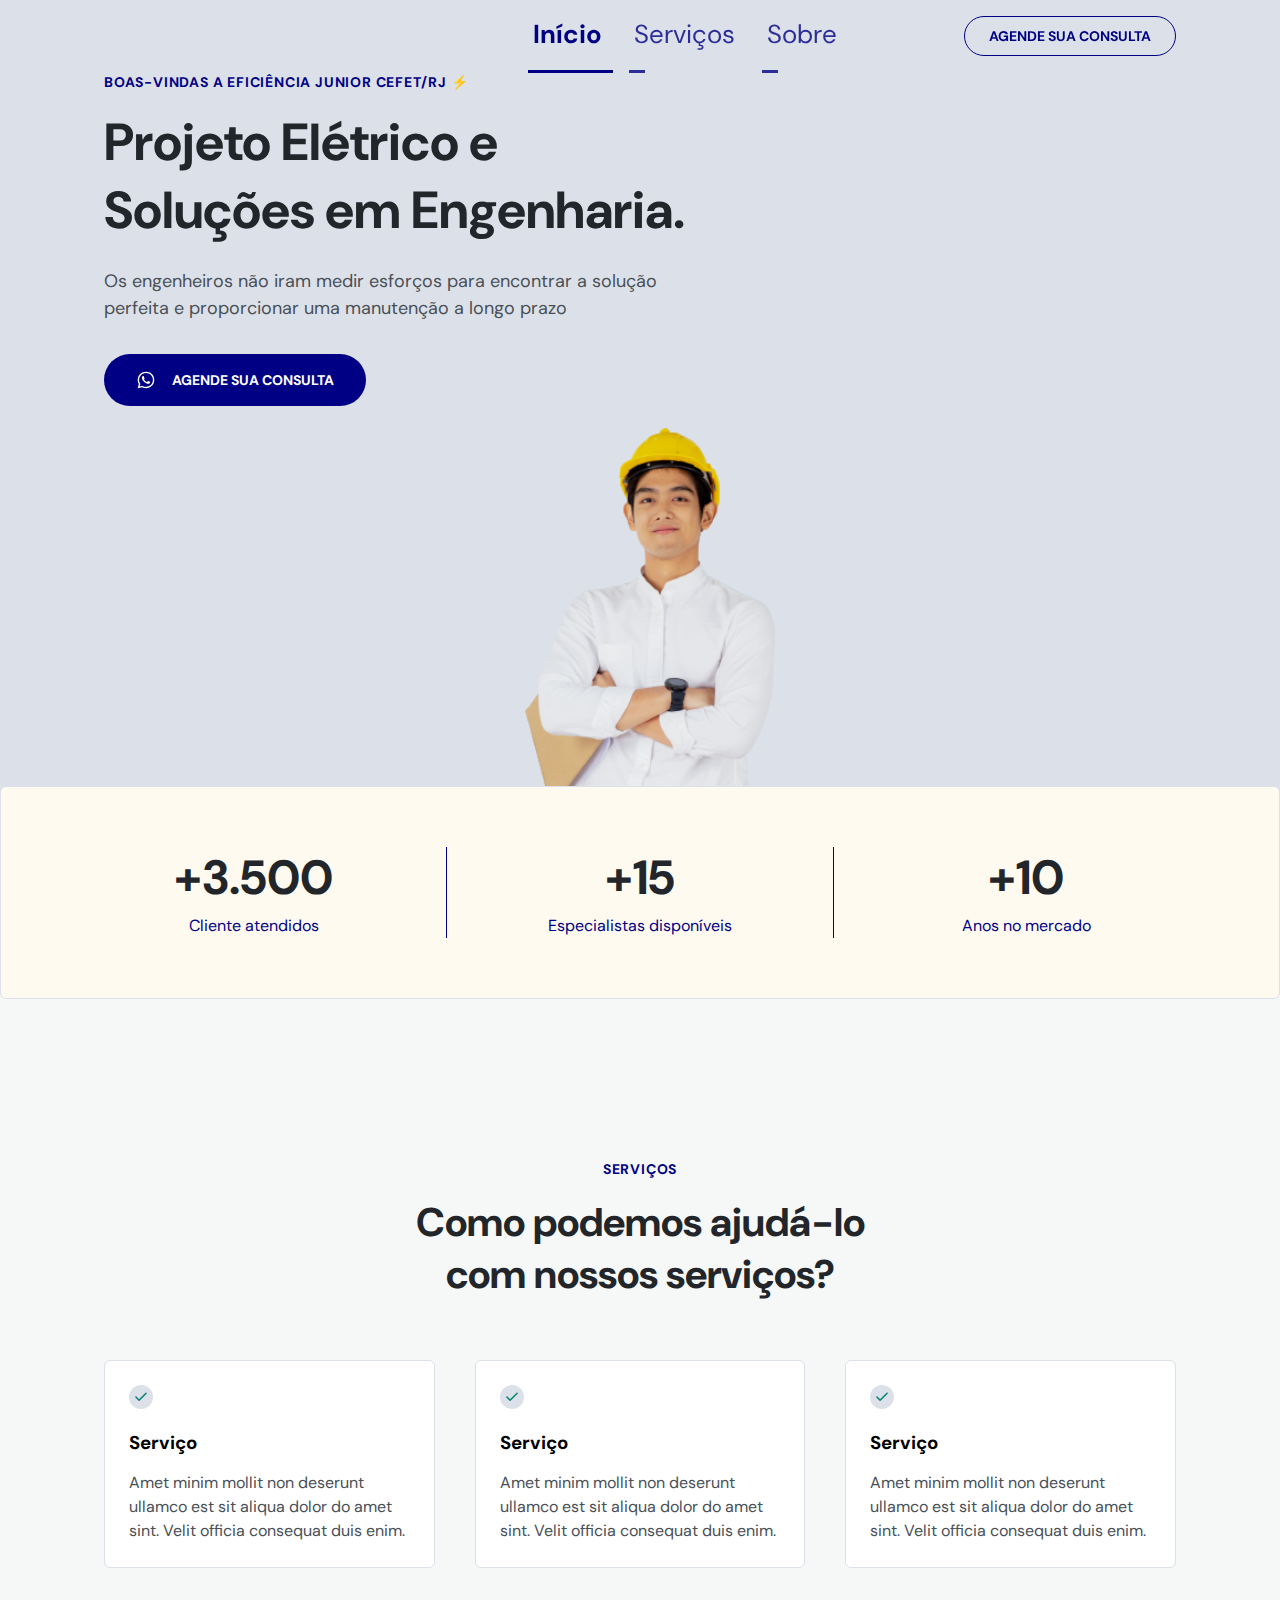
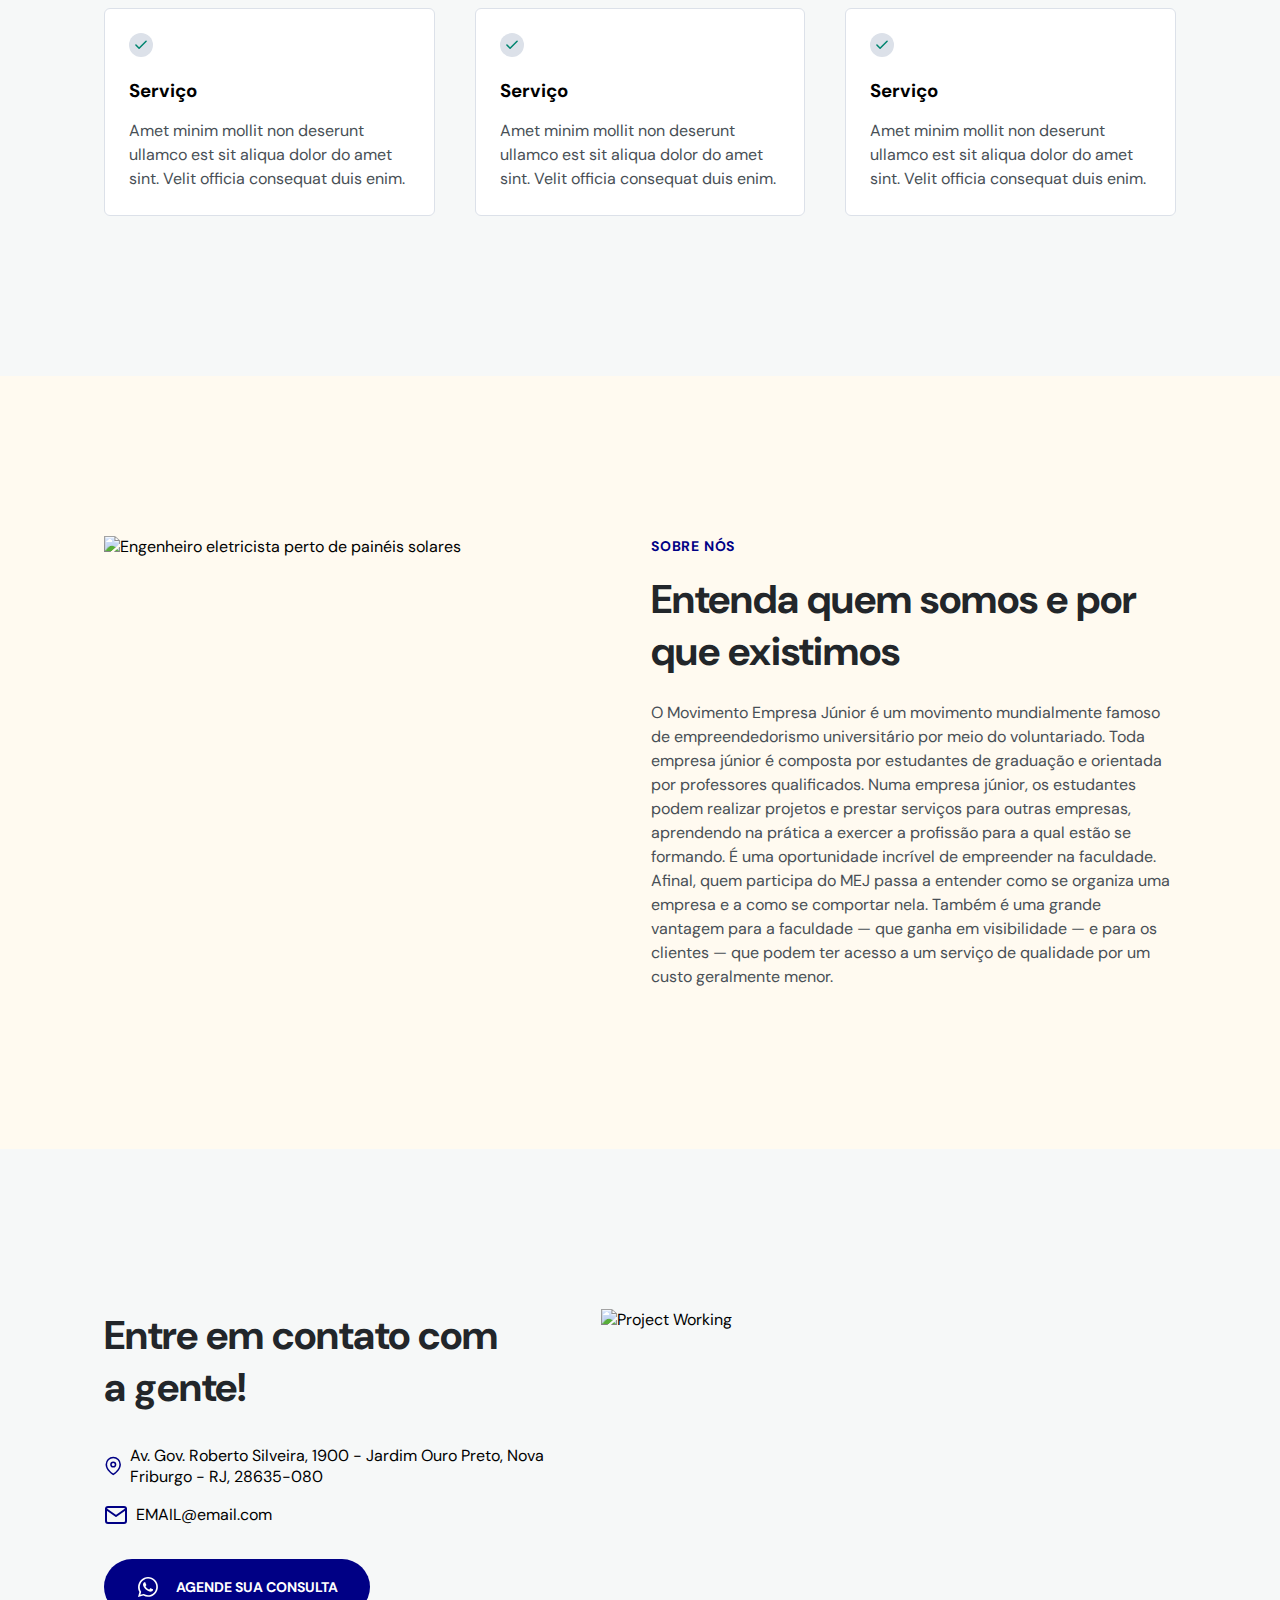
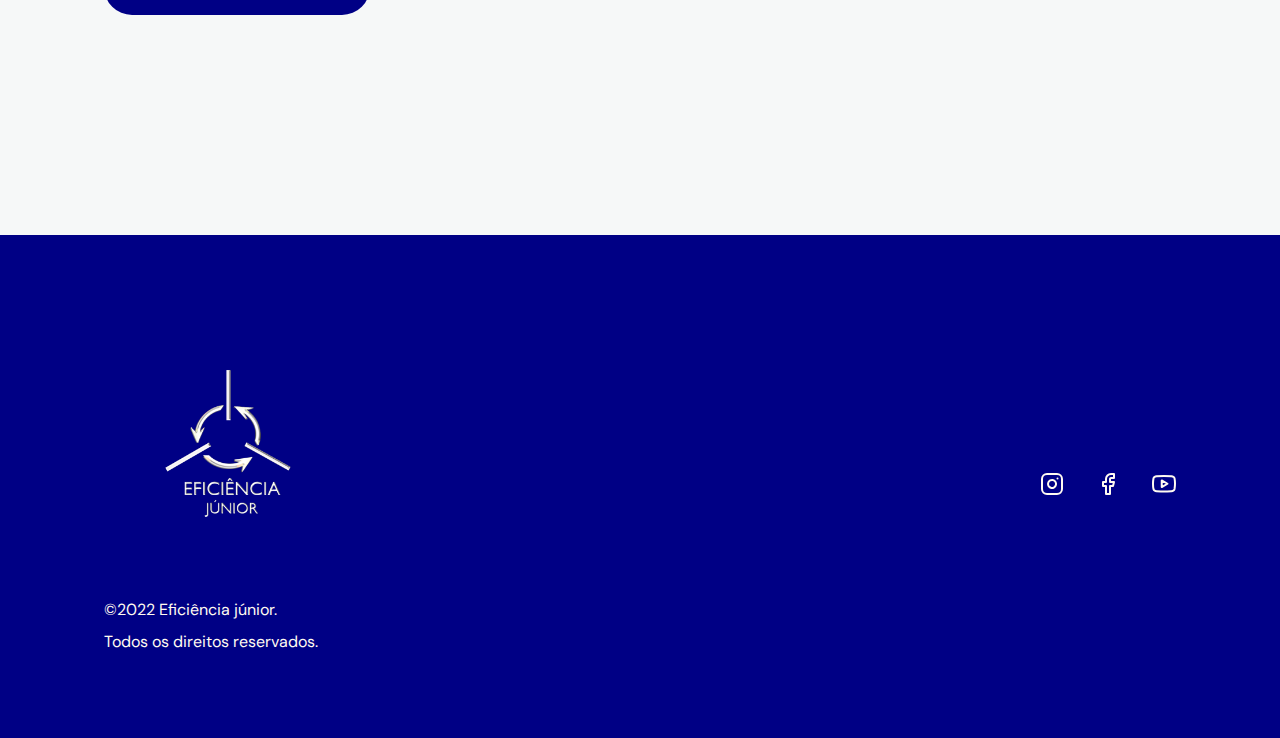
==== index.html @ ca06afd5 "refatorando codigo" ====
<!DOCTYPE html>
<html lang="pt-BR">
  <head>
    <meta charset="UTF-8" />
    <meta http-equiv="X-UA-Compatible" content="IE=edge" />
    <meta name="viewport" content="width=device-width, initial-scale=1.0" />

    <title>Eficiência Junior</title>

    <link rel="stylesheet" href="../../public/styles/style.css" />

    <link rel="preconnect" href="https://fonts.googleapis.com" />
    <link rel="preconnect" href="https://fonts.gstatic.com" crossorigin />
    <link
      href="https://fonts.googleapis.com/css2?family=DM+Sans:wght@400;700&display=swap"
      rel="stylesheet"
    />
  </head>
  <body>
    <nav id="navigation">
      <div class="wrapper">
        <a class="logo" href="#home">
                      
        </a>

        <div class="menu">
          <ul>
            <li><a onclick="closeMenu()" href="#home">Início</a></li>
            <li><a onclick="closeMenu()" href="#services">Serviços</a></li>
            <li><a onclick="closeMenu()" href="#about">Sobre</a></li>
          </ul>

          <a onclick="closeMenu()" class="button" href="#contact"
            >Agende sua consulta</a
          >

          <ul class="social-links">
            <li>
              <a target="_blank" href="https://www.instagram.com"
                ><svg
                  width="24"
                  height="24"
                  viewBox="0 0 24 24"
                  fill="none"
                  xmlns="http://www.w3.org/2000/svg"
                >
                  <path
                    d="M17 1.99997H7C4.23858 1.99997 2 4.23855 2 6.99997V17C2 19.7614 4.23858 22 7 22H17C19.7614 22 22 19.7614 22 17V6.99997C22 4.23855 19.7614 1.99997 17 1.99997Z"
                    stroke="#FFFAF1"
                    stroke-width="2"
                    stroke-linecap="round"
                    stroke-linejoin="round"
                  />
                  <path
                    d="M15.9997 11.3701C16.1231 12.2023 15.981 13.0523 15.5935 13.7991C15.206 14.5459 14.5929 15.1515 13.8413 15.5297C13.0898 15.908 12.2382 16.0397 11.4075 15.906C10.5768 15.7723 9.80947 15.3801 9.21455 14.7852C8.61962 14.1903 8.22744 13.4229 8.09377 12.5923C7.96011 11.7616 8.09177 10.91 8.47003 10.1584C8.84829 9.40691 9.45389 8.7938 10.2007 8.4063C10.9475 8.0188 11.7975 7.87665 12.6297 8.00006C13.4786 8.12594 14.2646 8.52152 14.8714 9.12836C15.4782 9.73521 15.8738 10.5211 15.9997 11.3701Z"
                    stroke="#FFFAF1"
                    stroke-width="2"
                    stroke-linecap="round"
                    stroke-linejoin="round"
                  />
                  <path
                    d="M17.5 6.49997H17.51"
                    stroke="#FFFAF1"
                    stroke-width="2"
                    stroke-linecap="round"
                    stroke-linejoin="round"
                  />
                </svg>
              </a>
            </li>
            <li>
              <a target="_blank" href="http://facebook.com"
                ><svg
                  width="24"
                  height="24"
                  viewBox="0 0 24 24"
                  fill="none"
                  xmlns="http://www.w3.org/2000/svg"
                >
                  <path
                    d="M18 1.99997H15C13.6739 1.99997 12.4021 2.52675 11.4645 3.46444C10.5268 4.40212 10 5.67389 10 6.99997V9.99997H7V14H10V22H14V14H17L18 9.99997H14V6.99997C14 6.73475 14.1054 6.4804 14.2929 6.29286C14.4804 6.10533 14.7348 5.99997 15 5.99997H18V1.99997Z"
                    stroke="#FFFAF1"
                    stroke-width="2"
                    stroke-linecap="round"
                    stroke-linejoin="round"
                  />
                </svg>
              </a>
            </li>
            <li>
              <a target="_blank" href="http://youtube.com"
                ><svg
                  width="24"
                  height="24"
                  viewBox="0 0 24 24"
                  fill="none"
                  xmlns="http://www.w3.org/2000/svg"
                >
                  <path
                    d="M22.5396 6.42C22.4208 5.94541 22.1789 5.51057 21.8382 5.15941C21.4976 4.80824 21.0703 4.55318 20.5996 4.42C18.8796 4 11.9996 4 11.9996 4C11.9996 4 5.1196 4 3.3996 4.46C2.92884 4.59318 2.50157 4.84824 2.16094 5.19941C1.82031 5.55057 1.57838 5.98541 1.4596 6.46C1.14481 8.20556 0.990831 9.97631 0.999595 11.75C0.988374 13.537 1.14236 15.3213 1.4596 17.08C1.59055 17.5398 1.8379 17.9581 2.17774 18.2945C2.51758 18.6308 2.93842 18.8738 3.3996 19C5.1196 19.46 11.9996 19.46 11.9996 19.46C11.9996 19.46 18.8796 19.46 20.5996 19C21.0703 18.8668 21.4976 18.6118 21.8382 18.2606C22.1789 17.9094 22.4208 17.4746 22.5396 17C22.852 15.2676 23.0059 13.5103 22.9996 11.75C23.0108 9.96295 22.8568 8.1787 22.5396 6.42Z"
                    stroke="#FFFAF1"
                    stroke-width="2"
                    stroke-linecap="round"
                    stroke-linejoin="round"
                  />
                  <path
                    d="M9.75 15.02L15.5 11.75L9.75 8.48001V15.02Z"
                    stroke="#FFFAF1"
                    stroke-width="2"
                    stroke-linecap="round"
                    stroke-linejoin="round"
                  />
                </svg>
              </a>
            </li>
          </ul>
        </div>

        <button
          aria-expanded="false"
          aria-label="Abrir menu"
          onclick="openMenu()"
          class="open-menu"
        >
          <svg
            width="40"
            height="40"
            viewBox="0 0 40 40"
            fill="none"
            xmlns="http://www.w3.org/2000/svg"
          >
            <path
              d="M10 20H30"
              stroke="#00856F"
              stroke-width="2"
              stroke-linecap="round"
              stroke-linejoin="round"
            />
            <path
              d="M10 12H30"
              stroke="#00856F"
              stroke-width="2"
              stroke-linecap="round"
              stroke-linejoin="round"
            />
            <path
              d="M18 28L30 28"
              stroke="#00856F"
              stroke-width="2"
              stroke-linecap="round"
              stroke-linejoin="round"
            />
          </svg>
        </button>

        <button
          aria-expanded="true"
          aria-label="Fechar menu"
          onclick="closeMenu()"
          class="close-menu"
        >
          <svg
            width="40"
            height="40"
            viewBox="0 0 40 40"
            fill="none"
            xmlns="http://www.w3.org/2000/svg"
          >
            <path
              d="M30 10L10 30M10 10L30 30"
              stroke="#FFFAF1"
              stroke-width="2"
              stroke-linecap="round"
              stroke-linejoin="round"
            />
          </svg>
        </button>
      </div>
    </nav>

    <section id="home">
        <div class="wrapper">
            <div class="col-a">
                <header>
                    <h4>BOAS-VINDAS A EFICIÊNCIA JUNIOR CEFET/RJ ⚡</h4>
                    <h1>Projeto Elétrico e Soluções em Engenharia.</h1>
                </header>

                <div class="content">
                    <p>Os engenheiros não iram medir esforços para encontrar a solução perfeita e proporcionar uma manutenção a longo prazo</p>
                    <a class="button" href="#contact">
                        <svg
                            width="20"
                            height="20"
                            viewBox="0 0 20 20"
                            fill="none"
                            xmlns="http://www.w3.org/2000/svg">
                            <path
                            d="M13.8337 11.6667C13.667 11.5833 12.5837 11.0833 12.417 11C12.2503 10.9167 12.0837 10.9167 11.917 11.0833C11.7503 11.25 11.417 11.75 11.2503 11.9167C11.167 12.0833 11.0003 12.0833 10.8337 12C10.2503 11.75 9.66699 11.4167 9.16699 11C8.75033 10.5833 8.33366 10.0833 8.00033 9.58334C7.91699 9.41668 8.00033 9.25001 8.08366 9.16668C8.16699 9.08334 8.25033 8.91668 8.41699 8.83334C8.50033 8.75001 8.58366 8.58334 8.58366 8.50001C8.66699 8.41668 8.66699 8.25001 8.58366 8.16668C8.50033 8.08334 8.08366 7.08334 7.91699 6.66668C7.83366 6.08334 7.66699 6.08334 7.50033 6.08334C7.41699 6.08334 7.25033 6.08334 7.08366 6.08334C6.91699 6.08334 6.66699 6.25001 6.58366 6.33334C6.08366 6.83334 5.83366 7.41668 5.83366 8.08334C5.91699 8.83334 6.16699 9.58334 6.66699 10.25C7.58366 11.5833 8.75033 12.6667 10.167 13.3333C10.5837 13.5 10.917 13.6667 11.3337 13.75C11.7503 13.9167 12.167 13.9167 12.667 13.8333C13.2503 13.75 13.7503 13.3333 14.0837 12.8333C14.2503 12.5 14.2503 12.1667 14.167 11.8333C14.167 11.8333 14.0003 11.75 13.8337 11.6667ZM15.917 4.08334C12.667 0.833344 7.41699 0.833344 4.16699 4.08334C1.50033 6.75001 1.00033 10.8333 2.83366 14.0833L1.66699 18.3333L6.08366 17.1667C7.33366 17.8333 8.66699 18.1667 10.0003 18.1667C14.5837 18.1667 18.2503 14.5 18.2503 9.91668C18.3337 7.75001 17.417 5.66668 15.917 4.08334ZM13.667 15.75C12.5837 16.4167 11.3337 16.8333 10.0003 16.8333C8.75033 16.8333 7.58366 16.5 6.50033 15.9167L6.25033 15.75L3.66699 16.4167L4.33366 13.9167L4.16699 13.6667C2.16699 10.3333 3.16699 6.16668 6.41699 4.08334C9.66699 2.00001 13.8337 3.08334 15.8337 6.25001C17.8337 9.50001 16.917 13.75 13.667 15.75Z"
                            fill="white"
                            />
                        </svg>
                        Agende sua consulta
                    </a>
                </div>
            </div>
        </div>
        <div class="col-b">
            <img src="../../public/images/engenheiro.png" alt="Engenheiro sorrindo" />
        </div>

        <div class="stats">
            <div class="stat">
                <h3>+3.500</h3>
                <p>Cliente atendidos</p> 
            </div>

            <div class="stat">
                <h3>+15</h3>
                <p>Especialistas disponíveis</p>
            </div>

            <div class="stat">
                <h3>+10</h3>
                <p>Anos no mercado</p>
            </div>
        </div>
    </div>
    </section>

    <section id="services">
        <div class="wrapper">
            <header>
                <h4>Serviços</h4>
                <h2>Como podemos ajudá-lo com nossos serviços?</h2>
            </header>

            <div class="content">
                <div class="cards">
                    <div class="card">
                        <svg width="24" height="24" viewBox="0 0 24 24" fill="none" xmlns="http://www.w3.org/2000/svg">
                            <circle cx="12" cy="12" r="12" fill="#DCE9E2"/>
                            <path d="M17.091 8.18182L10.091 15.1818L6.90918 12" stroke="#00856F" stroke-width="1.5" stroke-linecap="round" stroke-linejoin="round"/>
                        </svg>
                        
                        <h3>Serviço</h3>
                        <p>Amet minim mollit non deserunt ullamco est sit aliqua dolor do amet sint. Velit officia consequat duis enim.</p>
                    </div>
    
                    <div class="card">
                        <svg width="24" height="24" viewBox="0 0 24 24" fill="none" xmlns="http://www.w3.org/2000/svg">
                            <circle cx="12" cy="12" r="12" fill="#DCE9E2"/>
                            <path d="M17.091 8.18182L10.091 15.1818L6.90918 12" stroke="#00856F" stroke-width="1.5" stroke-linecap="round" stroke-linejoin="round"/>
                        </svg>
                        
                        <h3>Serviço</h3>
                        <p>Amet minim mollit non deserunt ullamco est sit aliqua dolor do amet sint. Velit officia consequat duis enim.</p>
                    </div>
    
                    <div class="card">
                        <svg width="24" height="24" viewBox="0 0 24 24" fill="none" xmlns="http://www.w3.org/2000/svg">
                            <circle cx="12" cy="12" r="12" fill="#DCE9E2"/>
                            <path d="M17.091 8.18182L10.091 15.1818L6.90918 12" stroke="#00856F" stroke-width="1.5" stroke-linecap="round" stroke-linejoin="round"/>
                        </svg>
                        
                        <h3>Serviço</h3>
                        <p>Amet minim mollit non deserunt ullamco est sit aliqua dolor do amet sint. Velit officia consequat duis enim.</p>
                    </div>
    
                    <div class="card">
                        <svg width="24" height="24" viewBox="0 0 24 24" fill="none" xmlns="http://www.w3.org/2000/svg">
                            <circle cx="12" cy="12" r="12" fill="#DCE9E2"/>
                            <path d="M17.091 8.18182L10.091 15.1818L6.90918 12" stroke="#00856F" stroke-width="1.5" stroke-linecap="round" stroke-linejoin="round"/>
                        </svg>
                        
                        <h3>Serviço</h3>
                        <p>Amet minim mollit non deserunt ullamco est sit aliqua dolor do amet sint. Velit officia consequat duis enim.</p>
                    </div>
    
                    <div class="card">
                        <svg width="24" height="24" viewBox="0 0 24 24" fill="none" xmlns="http://www.w3.org/2000/svg">
                            <circle cx="12" cy="12" r="12" fill="#DCE9E2"/>
                            <path d="M17.091 8.18182L10.091 15.1818L6.90918 12" stroke="#00856F" stroke-width="1.5" stroke-linecap="round" stroke-linejoin="round"/>
                        </svg>
                        
                        <h3>Serviço</h3>
                        <p>Amet minim mollit non deserunt ullamco est sit aliqua dolor do amet sint. Velit officia consequat duis enim.</p>
                    </div>
    
                    <div class="card">
                        <svg width="24" height="24" viewBox="0 0 24 24" fill="none" xmlns="http://www.w3.org/2000/svg">
                            <circle cx="12" cy="12" r="12" fill="#DCE9E2"/>
                            <path d="M17.091 8.18182L10.091 15.1818L6.90918 12" stroke="#00856F" stroke-width="1.5" stroke-linecap="round" stroke-linejoin="round"/>
                        </svg>
                        
                        <h3>Serviço</h3>
                        <p>Amet minim mollit non deserunt ullamco est sit aliqua dolor do amet sint. Velit officia consequat duis enim.</p>
                    </div>
                </div>
            </div>
        </div>
    </section>

    <section id="about">
        <div class="wrapper">
            <div class="col-a">
                <header>
                    <h4>SOBRE NÓS</h4>
                    <h2>Entenda quem somos e por que existimos</h2>
                </header>
    
                <div class="content">
                    <p>O Movimento Empresa Júnior é um
                        movimento mundialmente famoso de
                        empreendedorismo universitário por meio do
                        voluntariado. Toda empresa júnior é
                        composta por estudantes de graduação e
                        orientada por professores qualificados.
                        Numa empresa júnior, os estudantes podem
                        realizar projetos e prestar serviços para outras
                        empresas, aprendendo na prática a exercer a
                        profissão para a qual estão se formando.
                        É uma oportunidade incrível de empreender
                        na faculdade. Afinal, quem participa do MEJ
                        passa a entender como se organiza uma
                        empresa e a como se comportar nela.
                        Também é uma grande vantagem para a
                        faculdade — que ganha em visibilidade — e
                        para os clientes — que podem ter acesso a um
                        serviço de qualidade por um custo
                        geralmente menor.</p>
                </div>
            </div>

            <div class="col-b">
                <img src="../../public/images/engenheiro-painel-solar.jpg" alt="Engenheiro eletricista perto de painéis solares" />
            </div>
        </div>
    </section>

    <section id="contact">
        <div class="wrapper">
            <div class="col-a">
                <header>
                    <h2>Entre em contato com a gente!</h2>
                </header>
                    
                <div class="content">
                    <ul>
                        <li><svg width="24" height="24" viewBox="0 0 24 24" fill="none" xmlns="http://www.w3.org/2000/svg">
                            <path d="M21 10C21 17 12 23 12 23C12 23 3 17 3 10C3 7.61305 3.94821 5.32387 5.63604 3.63604C7.32387 1.94821 9.61305 1 12 1C14.3869 1 16.6761 1.94821 18.364 3.63604C20.0518 5.32387 21 7.61305 21 10Z" stroke="#00856F" stroke-width="2" stroke-linecap="round" stroke-linejoin="round"/>
                            <path d="M12 13C13.6569 13 15 11.6569 15 10C15 8.34315 13.6569 7 12 7C10.3431 7 9 8.34315 9 10C9 11.6569 10.3431 13 12 13Z" stroke="#00856F" stroke-width="2" stroke-linecap="round" stroke-linejoin="round"/>
                            </svg>
                            Av. Gov. Roberto Silveira, 1900 - Jardim Ouro Preto, Nova Friburgo - RJ, 28635-080
                        </li>
                        <li><svg width="24" height="24" viewBox="0 0 24 24" fill="none" xmlns="http://www.w3.org/2000/svg">
                            <path d="M4 4H20C21.1 4 22 4.9 22 6V18C22 19.1 21.1 20 20 20H4C2.9 20 2 19.1 2 18V6C2 4.9 2.9 4 4 4Z" stroke="#00856F" stroke-width="2" stroke-linecap="round" stroke-linejoin="round"/>
                            <path d="M22 6L12 13L2 6" stroke="#00856F" stroke-width="2" stroke-linecap="round" stroke-linejoin="round"/>
                            </svg>
                            EMAIL@email.com
                        </li>
                    </ul>
    
                    <a class="button" href="http://wa.me/5511987654321" target="_blank">
                        <svg width="24" height="24" viewBox="0 0 24 24" fill="none" xmlns="http://www.w3.org/2000/svg">
                            <path d="M16.6 14.0001C16.4 13.9001 15.1 13.3001 14.9 13.2001C14.7 13.1001 14.5 13.1001 14.3 13.3001C14.1 13.5001 13.7 14.1001 13.5 14.3001C13.4 14.5001 13.2 14.5001 13 14.4001C12.3 14.1001 11.6 13.7001 11 13.2001C10.5 12.7001 10 12.1001 9.6 11.5001C9.5 11.3001 9.6 11.1001 9.7 11.0001C9.8 10.9001 9.9 10.7001 10.1 10.6001C10.2 10.5001 10.3 10.3001 10.3 10.2001C10.4 10.1001 10.4 9.9001 10.3 9.8001C10.2 9.7001 9.7 8.5001 9.5 8.0001C9.4 7.3001 9.2 7.3001 9 7.3001C8.9 7.3001 8.7 7.3001 8.5 7.3001C8.3 7.3001 8 7.5001 7.9 7.6001C7.3 8.2001 7 8.9001 7 9.7001C7.1 10.6001 7.4 11.5001 8 12.3001C9.1 13.9001 10.5 15.2001 12.2 16.0001C12.7 16.2001 13.1 16.4001 13.6 16.5001C14.1 16.7001 14.6 16.7001 15.2 16.6001C15.9 16.5001 16.5 16.0001 16.9 15.4001C17.1 15.0001 17.1 14.6001 17 14.2001C17 14.2001 16.8 14.1001 16.6 14.0001ZM19.1 4.9001C15.2 1.0001 8.9 1.0001 5 4.9001C1.8 8.1001 1.2 13.0001 3.4 16.9001L2 22.0001L7.3 20.6001C8.8 21.4001 10.4 21.8001 12 21.8001C17.5 21.8001 21.9 17.4001 21.9 11.9001C22 9.3001 20.9 6.8001 19.1 4.9001ZM16.4 18.9001C15.1 19.7001 13.6 20.2001 12 20.2001C10.5 20.2001 9.1 19.8001 7.8 19.1001L7.5 18.9001L4.4 19.7001L5.2 16.7001L5 16.4001C2.6 12.4001 3.8 7.4001 7.7 4.9001C11.6 2.4001 16.6 3.7001 19 7.5001C21.4 11.4001 20.3 16.5001 16.4 18.9001Z" fill="white"/>
                        </svg>   
                        Agende sua consulta
                    </a>
                </div>
            </div>
           
            <div class="col-b">
                <img src="../../public/images/engineer-meeting-for-architectural-project-working-with-partner.jpg" alt="Project Working">              
            </div>
        </div>
    </section>
    
    <footer>
        <div class="wrapper">
            <div class="col-a">
                <a class="logo" href="#home">
                    <img class="logo-img-btt"src="../../public/images/EficienciaLogoBranca.png" alt="Logo">        
                </a>
                
                <p>
                    ©2022 Eficiência júnior. <br>
                    Todos os direitos reservados.
                </p>
            </div>

            <div class="col-b">
                <ul class="social-links">
                    <li>
                        <a target="_blank" href="https://www.instagram.com/eficienciajr.nf/?igshid=YmMyMTA2M2Y%3D"><svg width="24" height="24" viewBox="0 0 24 24" fill="none" xmlns="http://www.w3.org/2000/svg">
                            <path d="M17 1.99997H7C4.23858 1.99997 2 4.23855 2 6.99997V17C2 19.7614 4.23858 22 7 22H17C19.7614 22 22 19.7614 22 17V6.99997C22 4.23855 19.7614 1.99997 17 1.99997Z" stroke="#FFFAF1" stroke-width="2" stroke-linecap="round" stroke-linejoin="round"/>
                            <path d="M15.9997 11.3701C16.1231 12.2023 15.981 13.0523 15.5935 13.7991C15.206 14.5459 14.5929 15.1515 13.8413 15.5297C13.0898 15.908 12.2382 16.0397 11.4075 15.906C10.5768 15.7723 9.80947 15.3801 9.21455 14.7852C8.61962 14.1903 8.22744 13.4229 8.09377 12.5923C7.96011 11.7616 8.09177 10.91 8.47003 10.1584C8.84829 9.40691 9.45389 8.7938 10.2007 8.4063C10.9475 8.0188 11.7975 7.87665 12.6297 8.00006C13.4786 8.12594 14.2646 8.52152 14.8714 9.12836C15.4782 9.73521 15.8738 10.5211 15.9997 11.3701Z" stroke="#FFFAF1" stroke-width="2" stroke-linecap="round" stroke-linejoin="round"/>
                            <path d="M17.5 6.49997H17.51" stroke="#FFFAF1" stroke-width="2" stroke-linecap="round" stroke-linejoin="round"/>
                        </svg></a>           
                    </li>
                    <li>
                        <a target="_blank" href="http://facebook.com"><svg width="24" height="24" viewBox="0 0 24 24" fill="none" xmlns="http://www.w3.org/2000/svg">
                            <path d="M18 1.99997H15C13.6739 1.99997 12.4021 2.52675 11.4645 3.46444C10.5268 4.40212 10 5.67389 10 6.99997V9.99997H7V14H10V22H14V14H17L18 9.99997H14V6.99997C14 6.73475 14.1054 6.4804 14.2929 6.29286C14.4804 6.10533 14.7348 5.99997 15 5.99997H18V1.99997Z" stroke="#FFFAF1" stroke-width="2" stroke-linecap="round" stroke-linejoin="round"/>
                        </svg></a>    
                    </li>
                    <li>
                        <a target="_blank" href="http://youtube.com"><svg width="24" height="24" viewBox="0 0 24 24" fill="none" xmlns="http://www.w3.org/2000/svg">
                            <path d="M22.5396 6.42C22.4208 5.94541 22.1789 5.51057 21.8382 5.15941C21.4976 4.80824 21.0703 4.55318 20.5996 4.42C18.8796 4 11.9996 4 11.9996 4C11.9996 4 5.1196 4 3.3996 4.46C2.92884 4.59318 2.50157 4.84824 2.16094 5.19941C1.82031 5.55057 1.57838 5.98541 1.4596 6.46C1.14481 8.20556 0.990831 9.97631 0.999595 11.75C0.988374 13.537 1.14236 15.3213 1.4596 17.08C1.59055 17.5398 1.8379 17.9581 2.17774 18.2945C2.51758 18.6308 2.93842 18.8738 3.3996 19C5.1196 19.46 11.9996 19.46 11.9996 19.46C11.9996 19.46 18.8796 19.46 20.5996 19C21.0703 18.8668 21.4976 18.6118 21.8382 18.2606C22.1789 17.9094 22.4208 17.4746 22.5396 17C22.852 15.2676 23.0059 13.5103 22.9996 11.75C23.0108 9.96295 22.8568 8.1787 22.5396 6.42Z" stroke="#FFFAF1" stroke-width="2" stroke-linecap="round" stroke-linejoin="round"/>
                            <path d="M9.75 15.02L15.5 11.75L9.75 8.48001V15.02Z" stroke="#FFFAF1" stroke-width="2" stroke-linecap="round" stroke-linejoin="round"/>
                        </svg></a>             
                    </li>
                </ul>
            </div>
        </div>
    </footer>

    <a id="backToTopButton" href="#home">
        <svg width="40" height="40" viewBox="0 0 40 40" fill="none" xmlns="http://www.w3.org/2000/svg">
            <circle cx="20" cy="20" r="20" fill="#00856F"/>
            <path d="M20 27V13" stroke="white" stroke-width="2" stroke-linecap="round" stroke-linejoin="round"/>
            <path d="M13 20L20 13L27 20" stroke="white" stroke-width="2" stroke-linecap="round" stroke-linejoin="round"/>
        </svg>        
    </a>

    <script src="https://unpkg.com/scrollreveal"></script>
    <script src="../../public/scripts/main.js"></script>
  </body>
</html>
---- public/styles/style.css ----
/*=== GERAL ===*/

* {
  margin: 0;
  padding: 0;
  box-sizing: border-box;
}

:root {
  --hue: 600;

  --primary-color: hsl(var(--hue), 100%, 26%);
  --head-line: hsl(210, 11%, 15%);
  --paragraph: hsl(210, 9%, 31%);

  --brand-beige: hsl(39, 100%, 97%);
  --brand-light: hsl(calc(var(--hue) - 22), 23%, 89%);
  --brand-light-2: hsl(calc(var(--hue) + 10), 14%, 97%);
  --brand-dark: hsl(var(--hue), 100%, 14%);

  --bg-light: hsl(180, 14%, 97%);

  font-size: 62.5%; /* 1rem = 10px */

  --nav-height: 7.2rem;
}

html {
  scroll-behavior: smooth;
}

html,
body {
  width: 100%;
  height: 100%;
}

body {
  font-family: "DM Sans";
  font-size: 1.6rem;

  text-align: center;

  overflow: overlay;

  background-color: var(--bg-light);
}

.wrapper {
  width: min(50rem, 100%);
  margin-inline: auto;
  padding-inline: 2.4rem;
}

ul {
  list-style: none;
}

img {
  max-width: 100%;
}

section {
  padding-block: 10rem;
}

section header h4 {
  font-size: 1.4rem;
  font-weight: 700;
  line-height: 150%;
  letter-spacing: 0.08rem;
  text-transform: uppercase;

  color: var(--primary-color);

  margin-bottom: 1.6rem;
}
section header h2 {
  font-size: 3rem;
  line-height: 3.9rem;

  color: var(--head-line);
}

section header h1 {
  font-size: 3.4rem;
  color: var(--head-line);
  line-height: 130%;

  margin-bottom: 2.4rem;
}

section .content p {
  font-weight: 400;
  line-height: 150%;
  font-size: 1.6rem;

  color: var(--paragraph);
}

.button {
    background-color: var(--primary-color);

    border: none;
    border-radius: 4rem;

    margin-bottom: 6rem;

    padding: 1.6rem 3.2rem;
    width: fit-content;

    color: #FFFF;
    text-transform: uppercase;
    font-size: 1.4rem;
    font-weight: 700;
    text-decoration: none;

    display: flex;
    align-items: center;
    justify-content: center;
    gap: 1.6rem;

    transition: background .2s;
}

.button:hover {
    background-color: var(--brand-dark);
}

.social-links {
    display: flex;
    align-items: center;
    justify-content: center;
    gap: 3.2rem;
}

/* custom colors */
#services .card circle {
    fill: var(--brand-light);
}

#navigation .logo path[fill*="#00856F"],
#backToTopButton circle {
    fill: var(--primary-color);
}

button.open-menu path[stroke*="#00856F"],
#contact li path {
    stroke: var(--primary-color);
}

body.menu-expanded #navigation .logo path,
#navigation.scroll .logo path{
    fill: white;
}

#navigation.scroll button.open-menu path[stroke*="#00856F"] {
    stroke: white;
}

/*=== NAVIGATION ===*/

nav {
    display: flex;

    height: var(--nav-height);

    position: fixed;
    top: 0;
    width: 100vw;

    z-index: 100;
}

nav .wrapper {
    display: flex;
    align-items: center;
    justify-content: space-between;
}

nav.scroll {
    background: var(--primary-color);
}

nav button {
    background: none;
    border: none;
    cursor: pointer;
}

/*=== MENU-EXPANDED ===*/

body.menu-expanded {
    overflow: hidden;
}

body.menu-expanded > :not(nav) {
    visibility: hidden;
}

.menu,
.close-menu,
body.menu-expanded .open-menu {
    opacity: 0;
    visibility: hidden;
}

body.menu-expanded .menu,
body.menu-expanded .close-menu {
    opacity: 1;
    visibility: visible;
}

.menu { 
    transform: translateY(100%) 
}

body.menu-expanded .menu{
    top: 0;
    left: 0;
    background: var(--primary-color);

    width: 100vw;
    height: 100vh;

    padding-top: var(--nav-height);

    transition: transform 300ms;
    transform: translateY(0) 
}

nav .menu,
nav .close-menu {
    position: fixed;
}

.menu ul:nth-child(1) {
    display: flex;
    flex-direction: column;
    gap: 4.8rem;

    margin-top: 6rem;

    font-weight: 700;
    font-size: 2.6rem;
    line-height: 3.1rem;
}

.menu ul li a {
    color: white;
    text-decoration: none;
}

.menu .button {
    display: inline-block;

    padding: 1.6rem 3.2rem;

    margin-top: 4.8rem;
    margin-bottom: 8rem;

    background: white;
    color: var(--primary-color);

    border-radius: 4rem;

    font-weight: 700;
    font-size: 1.8rem;
    line-height: 2.3rem;
    text-transform: uppercase;
    text-decoration: none;
}

.menu .button:hover {

    color: white;
    background-color: var(--primary-color);

    filter:brightness(1.3);
}

body.menu-expanded .logo,
body.menu-expanded button {
    position: relative;
    z-index: 100;
}

body.menu-expanded .logo path {
    fill: white;
}

body.menu-expanded button path {
    stroke: white;
}

/*=== HOME ===*/

#home {
    padding-block: 0;
    padding-top: calc(4.1rem + var(--nav-height));
}

#home::before {
    content: "";
    width: 100%;
    height: calc(76% + var(--nav-height));
    background-color: var(--brand-light);
    display: block;

    position: absolute;
    top: 0;
    left: 0;
    z-index: -1;
}

#home p {
    font-size: 1.8rem;
    line-height: 150%;
    color: var(--paragraph);
    margin-bottom: 3.2rem;
}

#home .button {
    margin-inline: auto;
}

#home img {
    width: 26.4rem;
    display: block;
    margin-inline: auto;
    object-position: 0 2rem;
}

#home .stats {
    width: 100%;

    padding-block: 4rem;


    margin-inline: auto;

    background-color: var(--brand-beige);
    
    border: 1px solid var(--brand-light);
    border-radius: 0.6rem;

    display:flex;
    flex-direction: column;
    justify-content: center;
    gap: 6rem;
}

#home .stat h3 {
    font-size: 4.8rem;
    color: var(--head-line);
    line-height: 130%;
    
    margin-bottom: 0.4rem;
}

#home .stat p {
    margin: 0;

    color: var(--primary-color);

    font-size: 1.6rem;
    line-height: 150%;

}

/*=== SERVICES ===*/

#services header h2 {
    margin-bottom: 6rem;
}

#services .cards {
    display: flex;
    flex-direction: column;
    gap: 3.2rem;
} 

#services .card {
    padding: 2.4rem;
    text-align: left;

    background: white;

    border: 1px solid var(--brand-light);
    border-radius: .6rem;
}

#services .card h3 {
    margin-block: 1.6rem;
}

/*=== ABOUT ===*/

#about {
    text-align: left;
    background-color: var(--brand-beige);
}

#about header h2 {
    margin-bottom: 2.4rem;
}

#about .content p {
    margin-top: 2.4rem;
    margin-bottom: 6rem;
}

/*=== CONTACT ===*/

#contact {
    text-align: left;
}

#contact header {
    margin-bottom: 3.2rem;
}

#contact ul {
    display: flex;
    flex-direction: column;
    gap: 1.6rem;

    margin-bottom: 3.2rem;
}

#contact ul li {
    display: flex;
    align-items: center;
    gap: .8rem;
}

/*=== FOOTER ===*/

footer {
    background-color: var(--primary-color);
    padding-block: 6rem;

    text-align: left;

    color: white;
}

footer .logo {
    display: inline-block;
    margin-bottom: 2.4rem;
}

footer .logo svg {
    width: 23.6rem;
    height: 3.1rem;
}

footer .logo path {
    fill: white;
}

footer p {
    color: var(--brand-beige);
    line-height: 2;

    margin-bottom: 3.2rem;
}

footer .social-links {
    justify-content: flex-start;
}

/*=== BACK TO TOP ===*/

#backToTopButton {
    position: fixed;
    bottom: 1rem;
    right: 2.5rem;

    opacity: 0;
    visibility: hidden;

    transform: translateY(100%);
    transition: 200ms;

    filter:brightness(1.1);
}

#backToTopButton.show {
    opacity: 1;
    visibility: visible;
    transform: translateY(0);
}

/*=== RESPONSIVO ===*/


@media (min-width: 1024px) {
    
    /*=== GERAL ===*/

    
    body {
        overflow: auto;
    }

    .wrapper {
        width: min(112rem, 100%);

        display: grid;
    }

    .col-a {
        grid-area: A;
    }

    .col-b {
        grid-area: B;
    }

    section {
        padding-block: 16rem;
    }

    section header h2 {
        font-size: 4rem;
        line-height: 5.2rem;
    }

    /*=== NAVIGATION ===*/

    /* reset */

    nav#navigation .wrapper * {
        margin: 0;
        padding: 0;
        visibility: initial;
        display: initial;
        opacity: initial;
        flex-direction: initial;
        position: initial;
        transform: initial;
        color: initial;
        background: initial;
        font-weight: initial;
        filter: initial;
    }

    nav#navigation .open-menu,
    nav#navigation .close-menu,
    nav#navigation .social-links {
        display: none;
    }

    nav#navigation .menu {
        display: flex;
        align-items: center;
        justify-content: space-between;
        width: 60%;
    }

    nav#navigation .menu ul:nth-child(1) {
        display: flex;
        gap: 3.2rem;
    }

    nav#navigation .menu ul li a {
        color: var(--primary-color);

        opacity: 0.8;
    }
    
    nav#navigation .menu a.button {
        display: flex;
        justify-content: center;
        align-items: center;
        padding: 1rem 2.4rem;

        border: 1px solid var(--primary-color);
        border-radius: 4rem;

        color: var(--primary-color);

        font-weight: 700;
        font-size: 1.4rem;
        line-height: 1.8rem;
        text-transform: uppercase;
    }

    nav#navigation.scroll .menu ul li a {
        color: var(--brand-light-2);
        opacity: 0.6;
    }

    nav#navigation.scroll .menu a.button {
        border-color: white;
        color: white;
    }

    nav#navigation .menu li a {
        transition: opacity .4s;
    }

    nav#navigation .menu li a::after {
        content: '';
        width: 0;
        height: .3rem;
        background-color: var(--primary-color);

        position: relative;
        bottom: -2rem;
        left: -.5rem;
        padding-inline: .8rem;

        display: block;

        transition: width 0.2s;
    }

    nav#navigation.scroll .menu li a:hover {
        color: white;
        opacity: 1;
    }

    nav#navigation.scroll .menu li a::after {
        background-color: white;
    }

    nav#navigation .menu a.button:hover {
        background-color: var(--primary-color);
        border: none;
        color: white;
    }

    nav#navigation.scroll .menu a.button:hover {
        background-color: var(--primary-color);
        filter: brightness(1.3);
        border: none;
    }

    /* ACTIVE MENU */

    nav#navigation .menu li a.active,
    nav#navigation .menu li a:hover {
        opacity: 1;
        font-weight: 700;
    }

    nav#navigation .menu li a.active::after,
    nav#navigation .menu li a:hover::after {
        padding-inline: 0.8rem;
        width: 100%;
    }

    nav#navigation.scroll .menu li a.active,
    nav#navigation.scroll .menu li a:hover {
        opacity: 1;
    }

    nav#navigation.scroll .menu a.button.active,
    nav#navigation.scroll .menu a.button:hover {
        background-color: var(--brand-button-hover);
    }


    /*=== HOME ===*/

    #home::before {
        height: calc(96% - var(--nav-height));
    }

    #home {
        padding-top: var(--nav-height);
    }

    #home .wrapper {
        grid-template-columns: 60.5rem 1fr;
        grid-template-areas:
        'A B'
        'C C';
    }

    #home .col-a {
        text-align: left;

        align-self: center;
    }

    #home h1 {
        font-size: 5.2rem;
    }

    #home .content p {
        font-size: 1.8rem;
    }

    #home .stats {
        grid-area: C;

        flex-direction: row;
        
        padding: 6rem;
        gap: 0;
    }

    #home .stats .stat + .stat {
        border-left: 1px solid var(--primary-color);
    }

    #home .stats .stat {
        flex: 1;
    }

    #home .button {
        margin: 0;
    }

    #home img {
        width: 42rem;
    }

    /*=== SERVICES ===*/

    #services h2 {
        width: 47rem;
        margin-inline: auto;
    }

    #services .cards {
        flex-direction: row;
        flex-wrap: wrap;
        gap: 4rem;
    }

    #services .card {
        width: 30%;
        flex-grow: 1;
    }

    /*=== ABOUT ===*/

    #about .wrapper {
        grid-template-columns: 48rem 1fr;
        grid-template-areas: 'B A';
        gap: 6.7rem;
    }

    #about .col-a {
        align-self: center;
    }

    #about .content p {
        margin-bottom: 0;
    }

    /*=== CONTACT ===*/

    #contact .wrapper {
        grid-template-columns: 1fr 57.5rem;
        grid-template-areas: 'A B';
    }

    #contact h2 {
        width: 40.4rem;
    }
    
    /*=== FOOTER ===*/

    footer {
        padding-block: 8rem;
    }

    footer .wrapper {
        grid-template-columns: 1fr 1fr;
        grid-template-areas: 'A B';
    }

    footer .col-a {
        align-self: center;
    }

    footer .col-b {
        align-self: center;
        justify-self: end;
    }

    footer p {
        margin-bottom: 0;
    }
}

.logo-img-btt {
    height: 25rem;
    margin: 0;
    padding: 0;
}
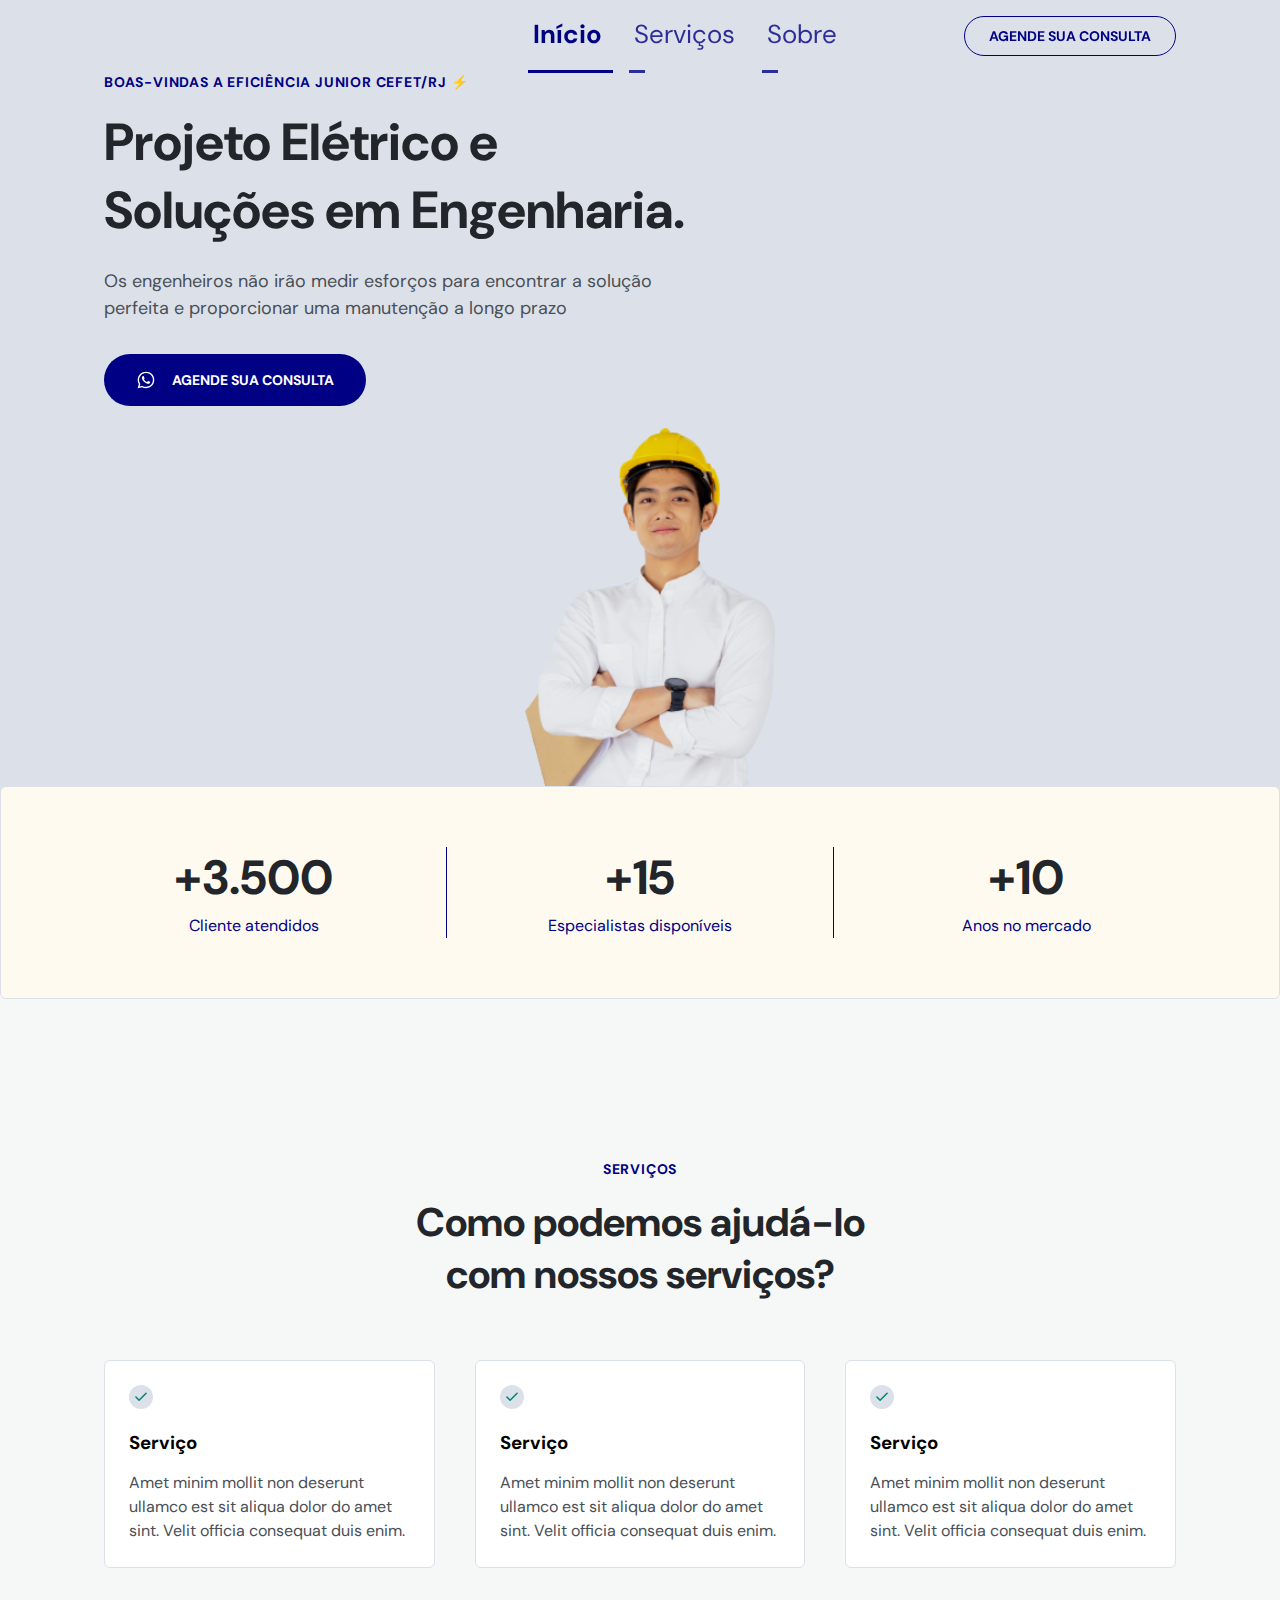
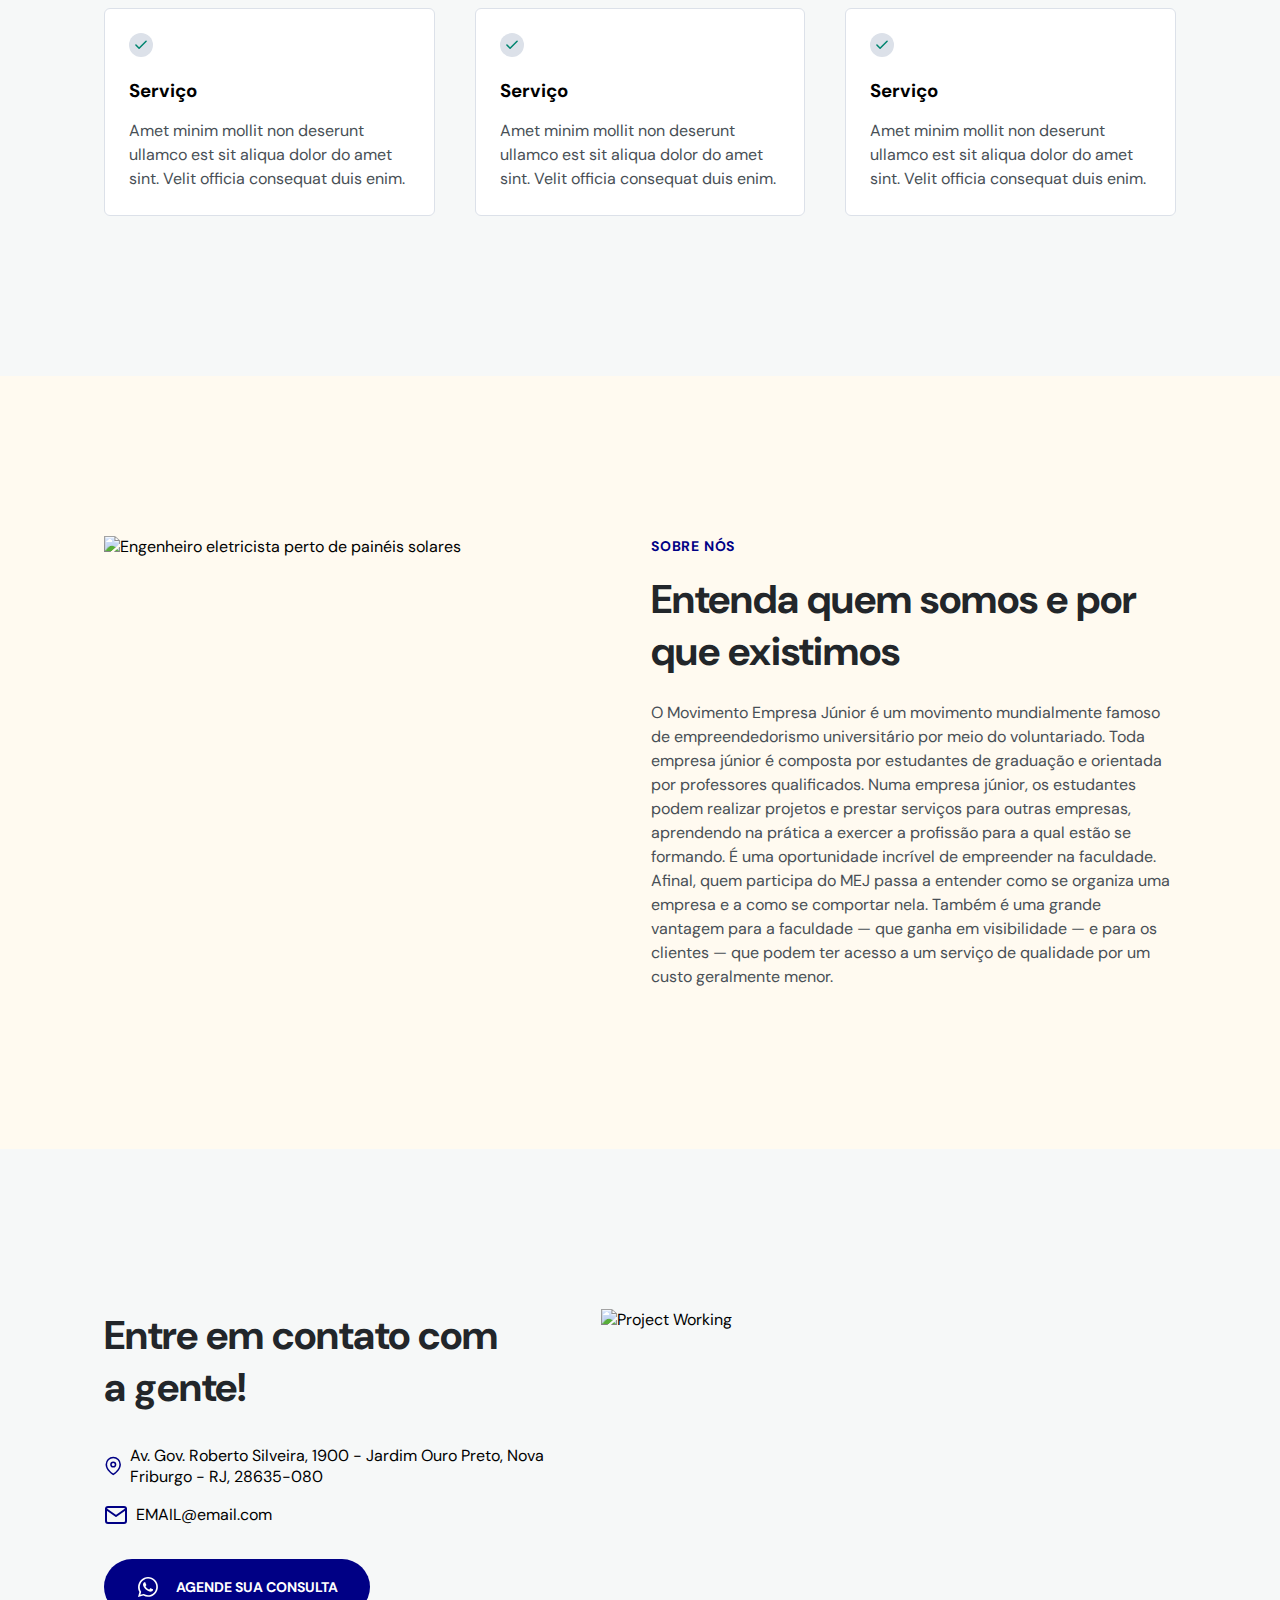
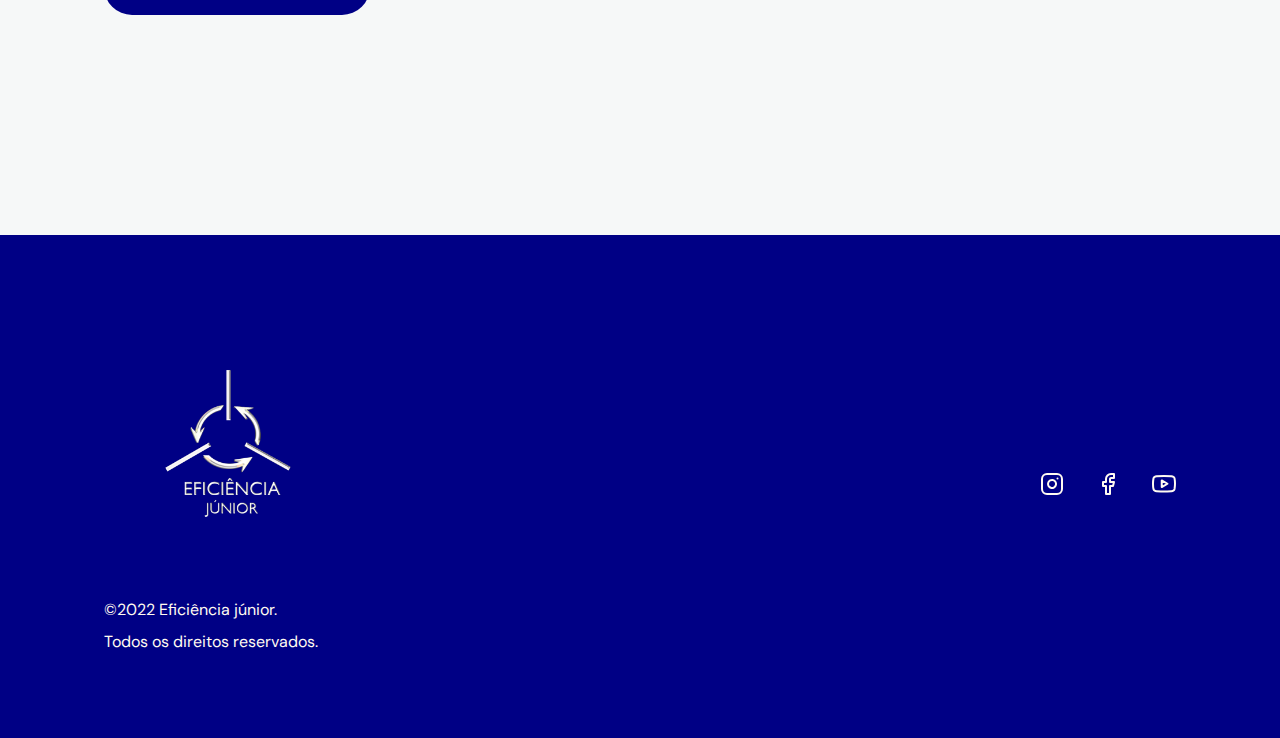
==== commit c0234375: "Update index.html" ====
--- a/index.html
+++ b/index.html
@@ -7,7 +7,8 @@
 
     <title>Eficiência Junior</title>
 
-    <link rel="stylesheet" href="../../public/styles/style.css" />
+    <link rel="stylesheet" href="./public/styles/style.css" />
+    <link rel="shortcut icon" href="./public/images/EficienciaLogoBranca.png">
 
     <link rel="preconnect" href="https://fonts.googleapis.com" />
     <link rel="preconnect" href="https://fonts.gstatic.com" crossorigin />
@@ -36,7 +37,7 @@
 
           <ul class="social-links">
             <li>
-              <a target="_blank" href="https://www.instagram.com"
+              <a target="_blank" href="https://www.instagram.com/eficienciajr.nf/?igshid=YmMyMTA2M2Y%3D"
                 ><svg
                   width="24"
                   height="24"
@@ -187,7 +188,7 @@
                 </header>
 
                 <div class="content">
-                    <p>Os engenheiros não iram medir esforços para encontrar a solução perfeita e proporcionar uma manutenção a longo prazo</p>
+                    <p>Os engenheiros não irão medir esforços para encontrar a solução perfeita e proporcionar uma manutenção a longo prazo</p>
                     <a class="button" href="#contact">
                         <svg
                             width="20"
@@ -206,7 +207,7 @@
             </div>
         </div>
         <div class="col-b">
-            <img src="../../public/images/engenheiro.png" alt="Engenheiro sorrindo" />
+            <img src="./public/images/engenheiro.png" alt="Engenheiro sorrindo" />
         </div>
 
         <div class="stats">
@@ -333,7 +334,7 @@
             </div>
 
             <div class="col-b">
-                <img src="../../public/images/engenheiro-painel-solar.jpg" alt="Engenheiro eletricista perto de painéis solares" />
+                <img src="./public/images/engenheiro-painel-solar.jpg" alt="Engenheiro eletricista perto de painéis solares" />
             </div>
         </div>
     </section>
@@ -371,7 +372,7 @@
             </div>
            
             <div class="col-b">
-                <img src="../../public/images/engineer-meeting-for-architectural-project-working-with-partner.jpg" alt="Project Working">              
+                <img src="./public/images/engineer-meeting-for-architectural-project-working-with-partner.jpg" alt="Project Working">              
             </div>
         </div>
     </section>
@@ -380,7 +381,7 @@
         <div class="wrapper">
             <div class="col-a">
                 <a class="logo" href="#home">
-                    <img class="logo-img-btt"src="../../public/images/EficienciaLogoBranca.png" alt="Logo">        
+                    <img class="logo-img-btt"src="./public/images/EficienciaLogoBranca.png" alt="Logo">        
                 </a>
                 
                 <p>
@@ -423,6 +424,6 @@
     </a>
 
     <script src="https://unpkg.com/scrollreveal"></script>
-    <script src="../../public/scripts/main.js"></script>
+    <script src="./public/scripts/main.js"></script>
   </body>
 </html>
--- a/public/styles/style.css
+++ b/public/styles/style.css
@@ -99,698 +99,691 @@
 }
 
 .button {
-    background-color: var(--primary-color);
-
-    border: none;
-    border-radius: 4rem;
-
-    margin-bottom: 6rem;
-
-    padding: 1.6rem 3.2rem;
-    width: fit-content;
-
-    color: #FFFF;
-    text-transform: uppercase;
-    font-size: 1.4rem;
-    font-weight: 700;
-    text-decoration: none;
-
-    display: flex;
-    align-items: center;
-    justify-content: center;
-    gap: 1.6rem;
-
-    transition: background .2s;
+  background-color: var(--primary-color);
+
+  border: none;
+  border-radius: 4rem;
+
+  margin-bottom: 6rem;
+
+  padding: 1.6rem 3.2rem;
+  width: fit-content;
+
+  color: #ffff;
+  text-transform: uppercase;
+  font-size: 1.4rem;
+  font-weight: 700;
+  text-decoration: none;
+
+  display: flex;
+  align-items: center;
+  justify-content: center;
+  gap: 1.6rem;
+
+  transition: background 0.2s;
 }
 
 .button:hover {
-    background-color: var(--brand-dark);
+  background-color: var(--brand-dark);
 }
 
 .social-links {
-    display: flex;
-    align-items: center;
-    justify-content: center;
-    gap: 3.2rem;
+  display: flex;
+  align-items: center;
+  justify-content: center;
+  gap: 3.2rem;
 }
 
 /* custom colors */
 #services .card circle {
-    fill: var(--brand-light);
+  fill: var(--brand-light);
 }
 
 #navigation .logo path[fill*="#00856F"],
 #backToTopButton circle {
-    fill: var(--primary-color);
+  fill: var(--primary-color);
 }
 
 button.open-menu path[stroke*="#00856F"],
 #contact li path {
-    stroke: var(--primary-color);
+  stroke: var(--primary-color);
 }
 
 body.menu-expanded #navigation .logo path,
-#navigation.scroll .logo path{
-    fill: white;
+#navigation.scroll .logo path {
+  fill: white;
 }
 
 #navigation.scroll button.open-menu path[stroke*="#00856F"] {
-    stroke: white;
+  stroke: white;
 }
 
 /*=== NAVIGATION ===*/
 
 nav {
-    display: flex;
-
-    height: var(--nav-height);
-
-    position: fixed;
-    top: 0;
-    width: 100vw;
-
-    z-index: 100;
+  display: flex;
+
+  height: var(--nav-height);
+
+  position: fixed;
+  top: 0;
+  width: 100vw;
+
+  z-index: 100;
 }
 
 nav .wrapper {
+  display: flex;
+  align-items: center;
+  justify-content: space-between;
+}
+
+nav.scroll {
+  background: var(--primary-color);
+}
+
+nav button {
+  background: none;
+  border: none;
+  cursor: pointer;
+}
+
+/*=== MENU-EXPANDED ===*/
+
+body.menu-expanded {
+  overflow: hidden;
+}
+
+body.menu-expanded > :not(nav) {
+  visibility: hidden;
+}
+
+.menu,
+.close-menu,
+body.menu-expanded .open-menu {
+  opacity: 0;
+  visibility: hidden;
+}
+
+body.menu-expanded .menu,
+body.menu-expanded .close-menu {
+  opacity: 1;
+  visibility: visible;
+}
+
+.menu {
+  transform: translateY(100%);
+}
+
+body.menu-expanded .menu {
+  top: 0;
+  left: 0;
+  background: var(--primary-color);
+
+  width: 100vw;
+  height: 100vh;
+
+  padding-top: var(--nav-height);
+
+  transition: transform 300ms;
+  transform: translateY(0);
+}
+
+nav .menu,
+nav .close-menu {
+  position: fixed;
+}
+
+.menu ul:nth-child(1) {
+  display: flex;
+  flex-direction: column;
+  gap: 4.8rem;
+
+  margin-top: 6rem;
+
+  font-weight: 700;
+  font-size: 2.6rem;
+  line-height: 3.1rem;
+}
+
+.menu ul li a {
+  color: white;
+  text-decoration: none;
+}
+
+.menu .button {
+  display: inline-block;
+
+  padding: 1.6rem 3.2rem;
+
+  margin-top: 4.8rem;
+  margin-bottom: 8rem;
+
+  background: white;
+  color: var(--primary-color);
+
+  border-radius: 4rem;
+
+  font-weight: 700;
+  font-size: 1.8rem;
+  line-height: 2.3rem;
+  text-transform: uppercase;
+  text-decoration: none;
+}
+
+.menu .button:hover {
+  color: white;
+  background-color: var(--primary-color);
+
+  filter: brightness(1.3);
+}
+
+body.menu-expanded .logo,
+body.menu-expanded button {
+  position: relative;
+  z-index: 100;
+}
+
+body.menu-expanded .logo path {
+  fill: white;
+}
+
+body.menu-expanded button path {
+  stroke: white;
+}
+
+/*=== HOME ===*/
+
+#home {
+  padding-block: 0;
+  padding-top: calc(4.1rem + var(--nav-height));
+}
+
+#home::before {
+  content: "";
+  width: 100%;
+  height: calc(76% + var(--nav-height));
+  background-color: var(--brand-light);
+  display: block;
+
+  position: absolute;
+  top: 0;
+  left: 0;
+  z-index: -1;
+}
+
+#home p {
+  font-size: 1.8rem;
+  line-height: 150%;
+  color: var(--paragraph);
+  margin-bottom: 3.2rem;
+}
+
+#home .button {
+  margin-inline: auto;
+}
+
+#home img {
+  width: 26.4rem;
+  display: block;
+  margin-inline: auto;
+  object-position: 0 2rem;
+}
+
+#home .stats {
+  width: 100%;
+
+  padding-block: 4rem;
+
+  margin-inline: auto;
+
+  background-color: var(--brand-beige);
+
+  border: 1px solid var(--brand-light);
+  border-radius: 0.6rem;
+
+  display: flex;
+  flex-direction: column;
+  justify-content: center;
+  gap: 6rem;
+}
+
+#home .stat h3 {
+  font-size: 4.8rem;
+  color: var(--head-line);
+  line-height: 130%;
+
+  margin-bottom: 0.4rem;
+}
+
+#home .stat p {
+  margin: 0;
+
+  color: var(--primary-color);
+
+  font-size: 1.6rem;
+  line-height: 150%;
+}
+
+/*=== SERVICES ===*/
+
+#services header h2 {
+  margin-bottom: 6rem;
+}
+
+#services .cards {
+  display: flex;
+  flex-direction: column;
+  gap: 3.2rem;
+}
+
+#services .card {
+  padding: 2.4rem;
+  text-align: left;
+
+  background: white;
+
+  border: 1px solid var(--brand-light);
+  border-radius: 0.6rem;
+}
+
+#services .card h3 {
+  margin-block: 1.6rem;
+}
+
+/*=== ABOUT ===*/
+
+#about {
+  text-align: left;
+  background-color: var(--brand-beige);
+}
+
+#about header h2 {
+  margin-bottom: 2.4rem;
+}
+
+#about .content p {
+  margin-top: 2.4rem;
+  margin-bottom: 6rem;
+}
+
+/*=== CONTACT ===*/
+
+#contact {
+  text-align: left;
+}
+
+#contact header {
+  margin-bottom: 3.2rem;
+}
+
+#contact ul {
+  display: flex;
+  flex-direction: column;
+  gap: 1.6rem;
+
+  margin-bottom: 3.2rem;
+}
+
+#contact ul li {
+  display: flex;
+  align-items: center;
+  gap: 0.8rem;
+}
+
+/*=== FOOTER ===*/
+
+footer {
+  background-color: var(--primary-color);
+  padding-block: 6rem;
+
+  text-align: left;
+
+  color: white;
+}
+
+footer .logo {
+  display: inline-block;
+  margin-bottom: 2.4rem;
+}
+
+footer .logo svg {
+  width: 23.6rem;
+  height: 3.1rem;
+}
+
+footer .logo path {
+  fill: white;
+}
+
+footer p {
+  color: var(--brand-beige);
+  line-height: 2;
+
+  margin-bottom: 3.2rem;
+}
+
+footer .social-links {
+  justify-content: flex-start;
+}
+
+/*=== BACK TO TOP ===*/
+
+#backToTopButton {
+  position: fixed;
+  bottom: 1rem;
+  right: 2.5rem;
+
+  opacity: 0;
+  visibility: hidden;
+
+  transform: translateY(100%);
+  transition: 200ms;
+
+  filter: brightness(1.1);
+}
+
+#backToTopButton.show {
+  opacity: 1;
+  visibility: visible;
+  transform: translateY(0);
+}
+
+/*=== RESPONSIVO ===*/
+
+@media (min-width: 1024px) {
+  /*=== GERAL ===*/
+
+  body {
+    overflow: auto;
+  }
+
+  .wrapper {
+    width: min(112rem, 100%);
+
+    display: grid;
+  }
+
+  .col-a {
+    grid-area: A;
+  }
+
+  .col-b {
+    grid-area: B;
+  }
+
+  section {
+    padding-block: 16rem;
+  }
+
+  section header h2 {
+    font-size: 4rem;
+    line-height: 5.2rem;
+  }
+
+  /*=== NAVIGATION ===*/
+
+  /* reset */
+
+  nav#navigation .wrapper * {
+    margin: 0;
+    padding: 0;
+    visibility: initial;
+    display: initial;
+    opacity: initial;
+    flex-direction: initial;
+    position: initial;
+    transform: initial;
+    color: initial;
+    background: initial;
+    font-weight: initial;
+    filter: initial;
+  }
+
+  nav#navigation .open-menu,
+  nav#navigation .close-menu,
+  nav#navigation .social-links {
+    display: none;
+  }
+
+  nav#navigation .menu {
     display: flex;
     align-items: center;
     justify-content: space-between;
-}
-
-nav.scroll {
-    background: var(--primary-color);
-}
-
-nav button {
-    background: none;
+    width: 60%;
+  }
+
+  nav#navigation .menu ul:nth-child(1) {
+    display: flex;
+    gap: 3.2rem;
+  }
+
+  nav#navigation .menu ul li a {
+    color: var(--primary-color);
+
+    opacity: 0.8;
+  }
+
+  nav#navigation .menu a.button {
+    display: flex;
+    justify-content: center;
+    align-items: center;
+    padding: 1rem 2.4rem;
+
+    border: 1px solid var(--primary-color);
+    border-radius: 4rem;
+
+    color: var(--primary-color);
+
+    font-weight: 700;
+    font-size: 1.4rem;
+    line-height: 1.8rem;
+    text-transform: uppercase;
+  }
+
+  nav#navigation.scroll .menu ul li a {
+    color: var(--brand-light-2);
+    opacity: 0.6;
+  }
+
+  nav#navigation.scroll .menu a.button {
+    border-color: white;
+    color: white;
+  }
+
+  nav#navigation .menu li a {
+    transition: opacity 0.4s;
+  }
+
+  nav#navigation .menu li a::after {
+    content: "";
+    width: 0;
+    height: 0.3rem;
+    background-color: var(--primary-color);
+
+    position: relative;
+    bottom: -2rem;
+    left: -0.5rem;
+    padding-inline: 0.8rem;
+
+    display: block;
+
+    transition: width 0.2s;
+  }
+
+  nav#navigation.scroll .menu li a:hover {
+    color: white;
+    opacity: 1;
+  }
+
+  nav#navigation.scroll .menu li a::after {
+    background-color: white;
+  }
+
+  nav#navigation .menu a.button:hover {
+    background-color: var(--primary-color);
     border: none;
-    cursor: pointer;
-}
-
-/*=== MENU-EXPANDED ===*/
-
-body.menu-expanded {
-    overflow: hidden;
-}
-
-body.menu-expanded > :not(nav) {
-    visibility: hidden;
-}
-
-.menu,
-.close-menu,
-body.menu-expanded .open-menu {
-    opacity: 0;
-    visibility: hidden;
-}
-
-body.menu-expanded .menu,
-body.menu-expanded .close-menu {
+    color: white;
+  }
+
+  nav#navigation.scroll .menu a.button:hover {
+    background-color: var(--primary-color);
+    filter: brightness(1.3);
+    border: none;
+  }
+
+  /* ACTIVE MENU */
+
+  nav#navigation .menu li a.active,
+  nav#navigation .menu li a:hover {
     opacity: 1;
-    visibility: visible;
-}
-
-.menu { 
-    transform: translateY(100%) 
-}
-
-body.menu-expanded .menu{
-    top: 0;
-    left: 0;
-    background: var(--primary-color);
-
-    width: 100vw;
-    height: 100vh;
-
+    font-weight: 700;
+  }
+
+  nav#navigation .menu li a.active::after,
+  nav#navigation .menu li a:hover::after {
+    padding-inline: 0.8rem;
+    width: 100%;
+  }
+
+  nav#navigation.scroll .menu li a.active,
+  nav#navigation.scroll .menu li a:hover {
+    opacity: 1;
+  }
+
+  nav#navigation.scroll .menu a.button.active,
+  nav#navigation.scroll .menu a.button:hover {
+    background-color: var(--brand-button-hover);
+  }
+
+  /*=== HOME ===*/
+
+  #home::before {
+    height: calc(96% - var(--nav-height));
+  }
+
+  #home {
     padding-top: var(--nav-height);
-
-    transition: transform 300ms;
-    transform: translateY(0) 
-}
-
-nav .menu,
-nav .close-menu {
-    position: fixed;
-}
-
-.menu ul:nth-child(1) {
-    display: flex;
-    flex-direction: column;
-    gap: 4.8rem;
-
-    margin-top: 6rem;
-
-    font-weight: 700;
-    font-size: 2.6rem;
-    line-height: 3.1rem;
-}
-
-.menu ul li a {
-    color: white;
-    text-decoration: none;
-}
-
-.menu .button {
-    display: inline-block;
-
-    padding: 1.6rem 3.2rem;
-
-    margin-top: 4.8rem;
-    margin-bottom: 8rem;
-
-    background: white;
-    color: var(--primary-color);
-
-    border-radius: 4rem;
-
-    font-weight: 700;
+  }
+
+  #home .wrapper {
+    grid-template-columns: 60.5rem 1fr;
+    grid-template-areas:
+      "A B"
+      "C C";
+  }
+
+  #home .col-a {
+    text-align: left;
+
+    align-self: center;
+  }
+
+  #home h1 {
+    font-size: 5.2rem;
+  }
+
+  #home .content p {
     font-size: 1.8rem;
-    line-height: 2.3rem;
-    text-transform: uppercase;
-    text-decoration: none;
-}
-
-.menu .button:hover {
-
-    color: white;
-    background-color: var(--primary-color);
-
-    filter:brightness(1.3);
-}
-
-body.menu-expanded .logo,
-body.menu-expanded button {
-    position: relative;
-    z-index: 100;
-}
-
-body.menu-expanded .logo path {
-    fill: white;
-}
-
-body.menu-expanded button path {
-    stroke: white;
-}
-
-/*=== HOME ===*/
-
-#home {
-    padding-block: 0;
-    padding-top: calc(4.1rem + var(--nav-height));
-}
-
-#home::before {
-    content: "";
-    width: 100%;
-    height: calc(76% + var(--nav-height));
-    background-color: var(--brand-light);
-    display: block;
-
-    position: absolute;
-    top: 0;
-    left: 0;
-    z-index: -1;
-}
-
-#home p {
-    font-size: 1.8rem;
-    line-height: 150%;
-    color: var(--paragraph);
-    margin-bottom: 3.2rem;
-}
-
-#home .button {
+  }
+
+  #home .stats {
+    grid-area: C;
+
+    flex-direction: row;
+
+    padding: 6rem;
+    gap: 0;
+  }
+
+  #home .stats .stat + .stat {
+    border-left: 1px solid var(--primary-color);
+  }
+
+  #home .stats .stat {
+    flex: 1;
+  }
+
+  #home .button {
+    margin: 0;
+  }
+
+  #home img {
+    width: 42rem;
+  }
+
+  /*=== SERVICES ===*/
+
+  #services h2 {
+    width: 47rem;
     margin-inline: auto;
-}
-
-#home img {
-    width: 26.4rem;
-    display: block;
-    margin-inline: auto;
-    object-position: 0 2rem;
-}
-
-#home .stats {
-    width: 100%;
-
-    padding-block: 4rem;
-
-
-    margin-inline: auto;
-
-    background-color: var(--brand-beige);
-    
-    border: 1px solid var(--brand-light);
-    border-radius: 0.6rem;
-
-    display:flex;
-    flex-direction: column;
-    justify-content: center;
-    gap: 6rem;
-}
-
-#home .stat h3 {
-    font-size: 4.8rem;
-    color: var(--head-line);
-    line-height: 130%;
-    
-    margin-bottom: 0.4rem;
-}
-
-#home .stat p {
-    margin: 0;
-
-    color: var(--primary-color);
-
-    font-size: 1.6rem;
-    line-height: 150%;
-
-}
-
-/*=== SERVICES ===*/
-
-#services header h2 {
-    margin-bottom: 6rem;
-}
-
-#services .cards {
-    display: flex;
-    flex-direction: column;
-    gap: 3.2rem;
-} 
-
-#services .card {
-    padding: 2.4rem;
-    text-align: left;
-
-    background: white;
-
-    border: 1px solid var(--brand-light);
-    border-radius: .6rem;
-}
-
-#services .card h3 {
-    margin-block: 1.6rem;
-}
-
-/*=== ABOUT ===*/
-
-#about {
-    text-align: left;
-    background-color: var(--brand-beige);
-}
-
-#about header h2 {
-    margin-bottom: 2.4rem;
-}
-
-#about .content p {
-    margin-top: 2.4rem;
-    margin-bottom: 6rem;
-}
-
-/*=== CONTACT ===*/
-
-#contact {
-    text-align: left;
-}
-
-#contact header {
-    margin-bottom: 3.2rem;
-}
-
-#contact ul {
-    display: flex;
-    flex-direction: column;
-    gap: 1.6rem;
-
-    margin-bottom: 3.2rem;
-}
-
-#contact ul li {
-    display: flex;
-    align-items: center;
-    gap: .8rem;
-}
-
-/*=== FOOTER ===*/
-
-footer {
-    background-color: var(--primary-color);
-    padding-block: 6rem;
-
-    text-align: left;
-
-    color: white;
-}
-
-footer .logo {
-    display: inline-block;
-    margin-bottom: 2.4rem;
-}
-
-footer .logo svg {
-    width: 23.6rem;
-    height: 3.1rem;
-}
-
-footer .logo path {
-    fill: white;
-}
-
-footer p {
-    color: var(--brand-beige);
-    line-height: 2;
-
-    margin-bottom: 3.2rem;
-}
-
-footer .social-links {
-    justify-content: flex-start;
-}
-
-/*=== BACK TO TOP ===*/
-
-#backToTopButton {
-    position: fixed;
-    bottom: 1rem;
-    right: 2.5rem;
-
-    opacity: 0;
-    visibility: hidden;
-
-    transform: translateY(100%);
-    transition: 200ms;
-
-    filter:brightness(1.1);
-}
-
-#backToTopButton.show {
-    opacity: 1;
-    visibility: visible;
-    transform: translateY(0);
-}
-
-/*=== RESPONSIVO ===*/
-
-
-@media (min-width: 1024px) {
-    
-    /*=== GERAL ===*/
-
-    
-    body {
-        overflow: auto;
-    }
-
-    .wrapper {
-        width: min(112rem, 100%);
-
-        display: grid;
-    }
-
-    .col-a {
-        grid-area: A;
-    }
-
-    .col-b {
-        grid-area: B;
-    }
-
-    section {
-        padding-block: 16rem;
-    }
-
-    section header h2 {
-        font-size: 4rem;
-        line-height: 5.2rem;
-    }
-
-    /*=== NAVIGATION ===*/
-
-    /* reset */
-
-    nav#navigation .wrapper * {
-        margin: 0;
-        padding: 0;
-        visibility: initial;
-        display: initial;
-        opacity: initial;
-        flex-direction: initial;
-        position: initial;
-        transform: initial;
-        color: initial;
-        background: initial;
-        font-weight: initial;
-        filter: initial;
-    }
-
-    nav#navigation .open-menu,
-    nav#navigation .close-menu,
-    nav#navigation .social-links {
-        display: none;
-    }
-
-    nav#navigation .menu {
-        display: flex;
-        align-items: center;
-        justify-content: space-between;
-        width: 60%;
-    }
-
-    nav#navigation .menu ul:nth-child(1) {
-        display: flex;
-        gap: 3.2rem;
-    }
-
-    nav#navigation .menu ul li a {
-        color: var(--primary-color);
-
-        opacity: 0.8;
-    }
-    
-    nav#navigation .menu a.button {
-        display: flex;
-        justify-content: center;
-        align-items: center;
-        padding: 1rem 2.4rem;
-
-        border: 1px solid var(--primary-color);
-        border-radius: 4rem;
-
-        color: var(--primary-color);
-
-        font-weight: 700;
-        font-size: 1.4rem;
-        line-height: 1.8rem;
-        text-transform: uppercase;
-    }
-
-    nav#navigation.scroll .menu ul li a {
-        color: var(--brand-light-2);
-        opacity: 0.6;
-    }
-
-    nav#navigation.scroll .menu a.button {
-        border-color: white;
-        color: white;
-    }
-
-    nav#navigation .menu li a {
-        transition: opacity .4s;
-    }
-
-    nav#navigation .menu li a::after {
-        content: '';
-        width: 0;
-        height: .3rem;
-        background-color: var(--primary-color);
-
-        position: relative;
-        bottom: -2rem;
-        left: -.5rem;
-        padding-inline: .8rem;
-
-        display: block;
-
-        transition: width 0.2s;
-    }
-
-    nav#navigation.scroll .menu li a:hover {
-        color: white;
-        opacity: 1;
-    }
-
-    nav#navigation.scroll .menu li a::after {
-        background-color: white;
-    }
-
-    nav#navigation .menu a.button:hover {
-        background-color: var(--primary-color);
-        border: none;
-        color: white;
-    }
-
-    nav#navigation.scroll .menu a.button:hover {
-        background-color: var(--primary-color);
-        filter: brightness(1.3);
-        border: none;
-    }
-
-    /* ACTIVE MENU */
-
-    nav#navigation .menu li a.active,
-    nav#navigation .menu li a:hover {
-        opacity: 1;
-        font-weight: 700;
-    }
-
-    nav#navigation .menu li a.active::after,
-    nav#navigation .menu li a:hover::after {
-        padding-inline: 0.8rem;
-        width: 100%;
-    }
-
-    nav#navigation.scroll .menu li a.active,
-    nav#navigation.scroll .menu li a:hover {
-        opacity: 1;
-    }
-
-    nav#navigation.scroll .menu a.button.active,
-    nav#navigation.scroll .menu a.button:hover {
-        background-color: var(--brand-button-hover);
-    }
-
-
-    /*=== HOME ===*/
-
-    #home::before {
-        height: calc(96% - var(--nav-height));
-    }
-
-    #home {
-        padding-top: var(--nav-height);
-    }
-
-    #home .wrapper {
-        grid-template-columns: 60.5rem 1fr;
-        grid-template-areas:
-        'A B'
-        'C C';
-    }
-
-    #home .col-a {
-        text-align: left;
-
-        align-self: center;
-    }
-
-    #home h1 {
-        font-size: 5.2rem;
-    }
-
-    #home .content p {
-        font-size: 1.8rem;
-    }
-
-    #home .stats {
-        grid-area: C;
-
-        flex-direction: row;
-        
-        padding: 6rem;
-        gap: 0;
-    }
-
-    #home .stats .stat + .stat {
-        border-left: 1px solid var(--primary-color);
-    }
-
-    #home .stats .stat {
-        flex: 1;
-    }
-
-    #home .button {
-        margin: 0;
-    }
-
-    #home img {
-        width: 42rem;
-    }
-
-    /*=== SERVICES ===*/
-
-    #services h2 {
-        width: 47rem;
-        margin-inline: auto;
-    }
-
-    #services .cards {
-        flex-direction: row;
-        flex-wrap: wrap;
-        gap: 4rem;
-    }
-
-    #services .card {
-        width: 30%;
-        flex-grow: 1;
-    }
-
-    /*=== ABOUT ===*/
-
-    #about .wrapper {
-        grid-template-columns: 48rem 1fr;
-        grid-template-areas: 'B A';
-        gap: 6.7rem;
-    }
-
-    #about .col-a {
-        align-self: center;
-    }
-
-    #about .content p {
-        margin-bottom: 0;
-    }
-
-    /*=== CONTACT ===*/
-
-    #contact .wrapper {
-        grid-template-columns: 1fr 57.5rem;
-        grid-template-areas: 'A B';
-    }
-
-    #contact h2 {
-        width: 40.4rem;
-    }
-    
-    /*=== FOOTER ===*/
-
-    footer {
-        padding-block: 8rem;
-    }
-
-    footer .wrapper {
-        grid-template-columns: 1fr 1fr;
-        grid-template-areas: 'A B';
-    }
-
-    footer .col-a {
-        align-self: center;
-    }
-
-    footer .col-b {
-        align-self: center;
-        justify-self: end;
-    }
-
-    footer p {
-        margin-bottom: 0;
-    }
+  }
+
+  #services .cards {
+    flex-direction: row;
+    flex-wrap: wrap;
+    gap: 4rem;
+  }
+
+  #services .card {
+    width: 30%;
+    flex-grow: 1;
+  }
+
+  /*=== ABOUT ===*/
+
+  #about .wrapper {
+    grid-template-columns: 48rem 1fr;
+    grid-template-areas: "B A";
+    gap: 6.7rem;
+  }
+
+  #about .col-a {
+    align-self: center;
+  }
+
+  #about .content p {
+    margin-bottom: 0;
+  }
+
+  /*=== CONTACT ===*/
+
+  #contact .wrapper {
+    grid-template-columns: 1fr 57.5rem;
+    grid-template-areas: "A B";
+  }
+
+  #contact h2 {
+    width: 40.4rem;
+  }
+
+  /*=== FOOTER ===*/
+
+  footer {
+    padding-block: 8rem;
+  }
+
+  footer .wrapper {
+    grid-template-columns: 1fr 1fr;
+    grid-template-areas: "A B";
+  }
+
+  footer .col-a {
+    align-self: center;
+  }
+
+  footer .col-b {
+    align-self: center;
+    justify-self: end;
+  }
+
+  footer p {
+    margin-bottom: 0;
+  }
 }
 
 .logo-img-btt {
-    height: 25rem;
-    margin: 0;
-    padding: 0;
+  height: 25rem;
+  margin: 0;
+  padding: 0;
 }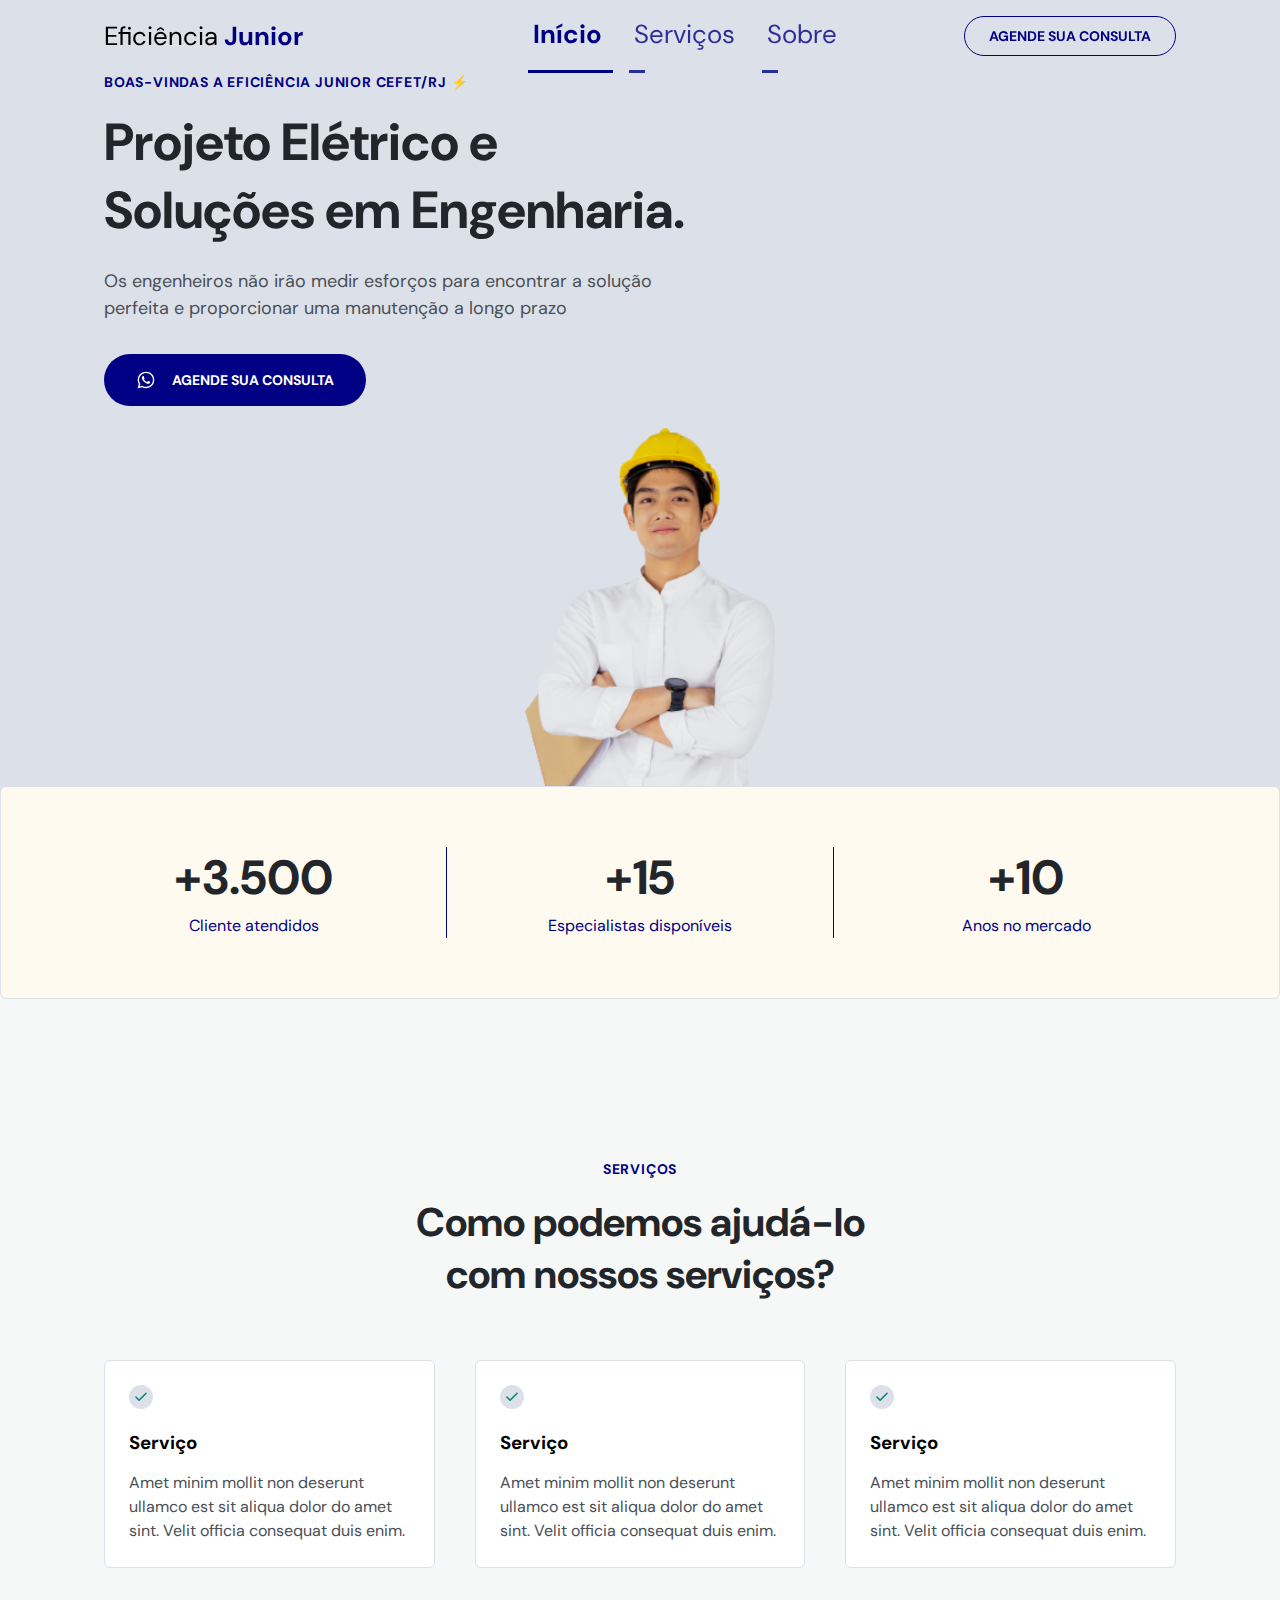
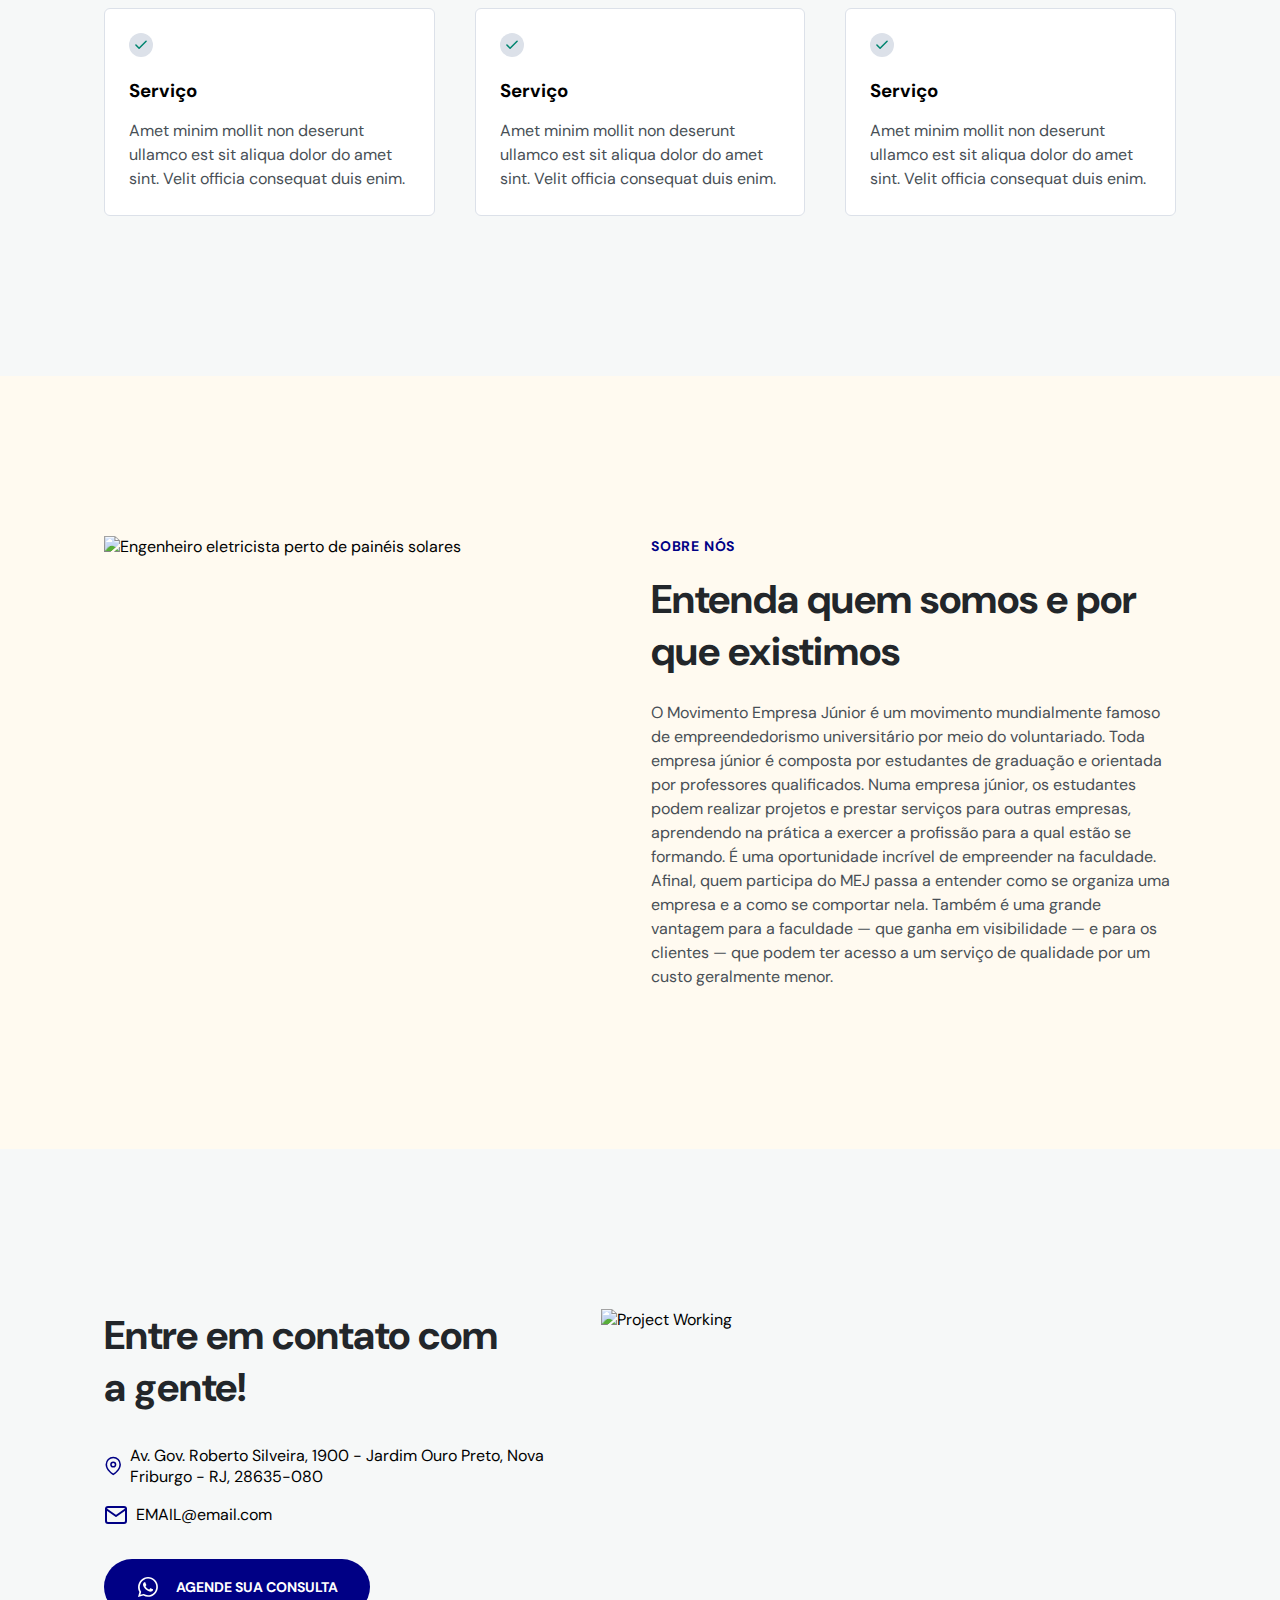
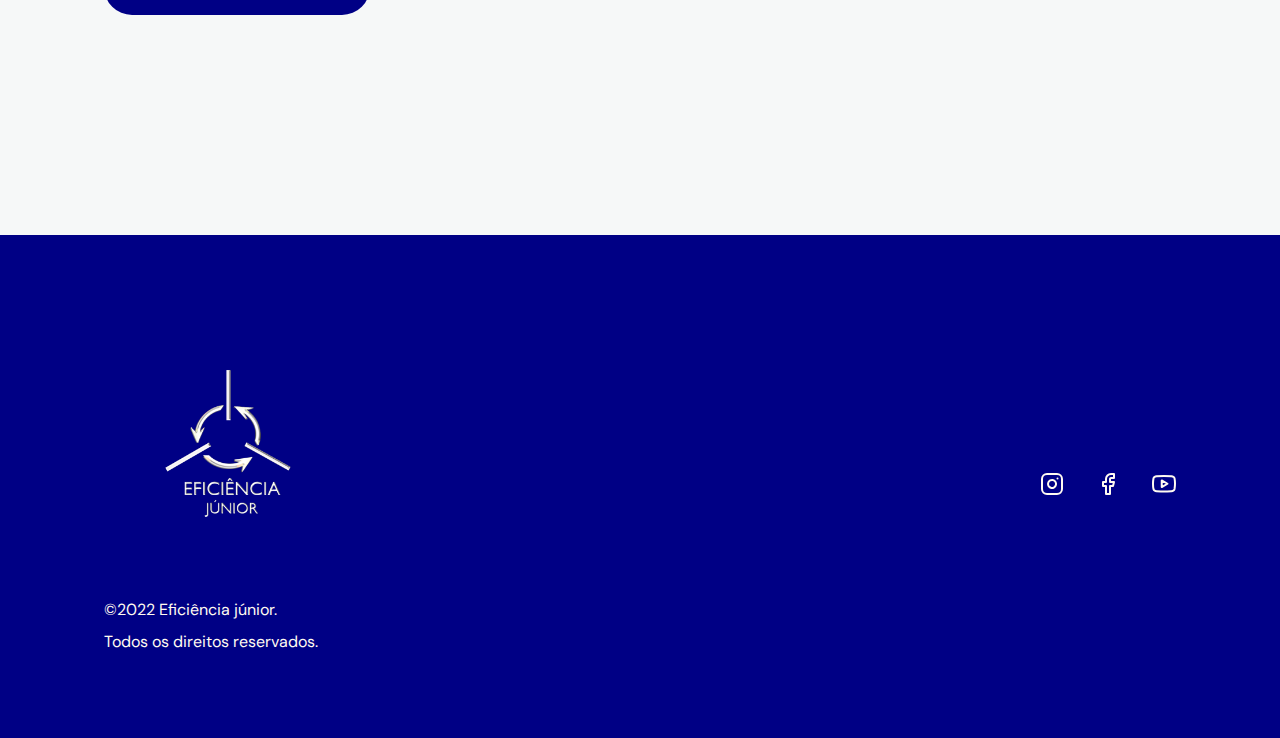
==== commit 53c0ef33: "ajustes finais" ====
--- a/index.html
+++ b/index.html
@@ -20,8 +20,9 @@
   <body>
     <nav id="navigation">
       <div class="wrapper">
-        <a class="logo" href="#home">
-                      
+        <a class="logo-t" href="#home">
+            <p class="logo-a">Eficiência</p>
+            <p class="logo-b">Junior</p>       
         </a>
 
         <div class="menu">
--- a/public/styles/style.css
+++ b/public/styles/style.css
@@ -50,6 +50,17 @@
   width: min(50rem, 100%);
   margin-inline: auto;
   padding-inline: 2.4rem;
+}
+
+body #navigation .wrapper .logo-t {
+  gap: 4.8rem;
+
+  font-weight: 700;
+  font-size: 2.6rem;
+  line-height: 3.1rem;
+
+  text-decoration: none;
+  color: var(--head-line);
 }
 
 ul {
@@ -156,6 +167,19 @@
 
 #navigation.scroll button.open-menu path[stroke*="#00856F"] {
   stroke: white;
+}
+
+body #navigation .wrapper .logo-b {
+  font-weight: bold;
+  color: var(--primary-color);
+}
+
+body #navigation.scroll .wrapper .logo-a {
+  color: white;
+}
+
+body #navigation.scroll .wrapper .logo-b {
+  color: white;
 }
 
 /*=== NAVIGATION ===*/
@@ -786,4 +810,4 @@
   height: 25rem;
   margin: 0;
   padding: 0;
-}+}
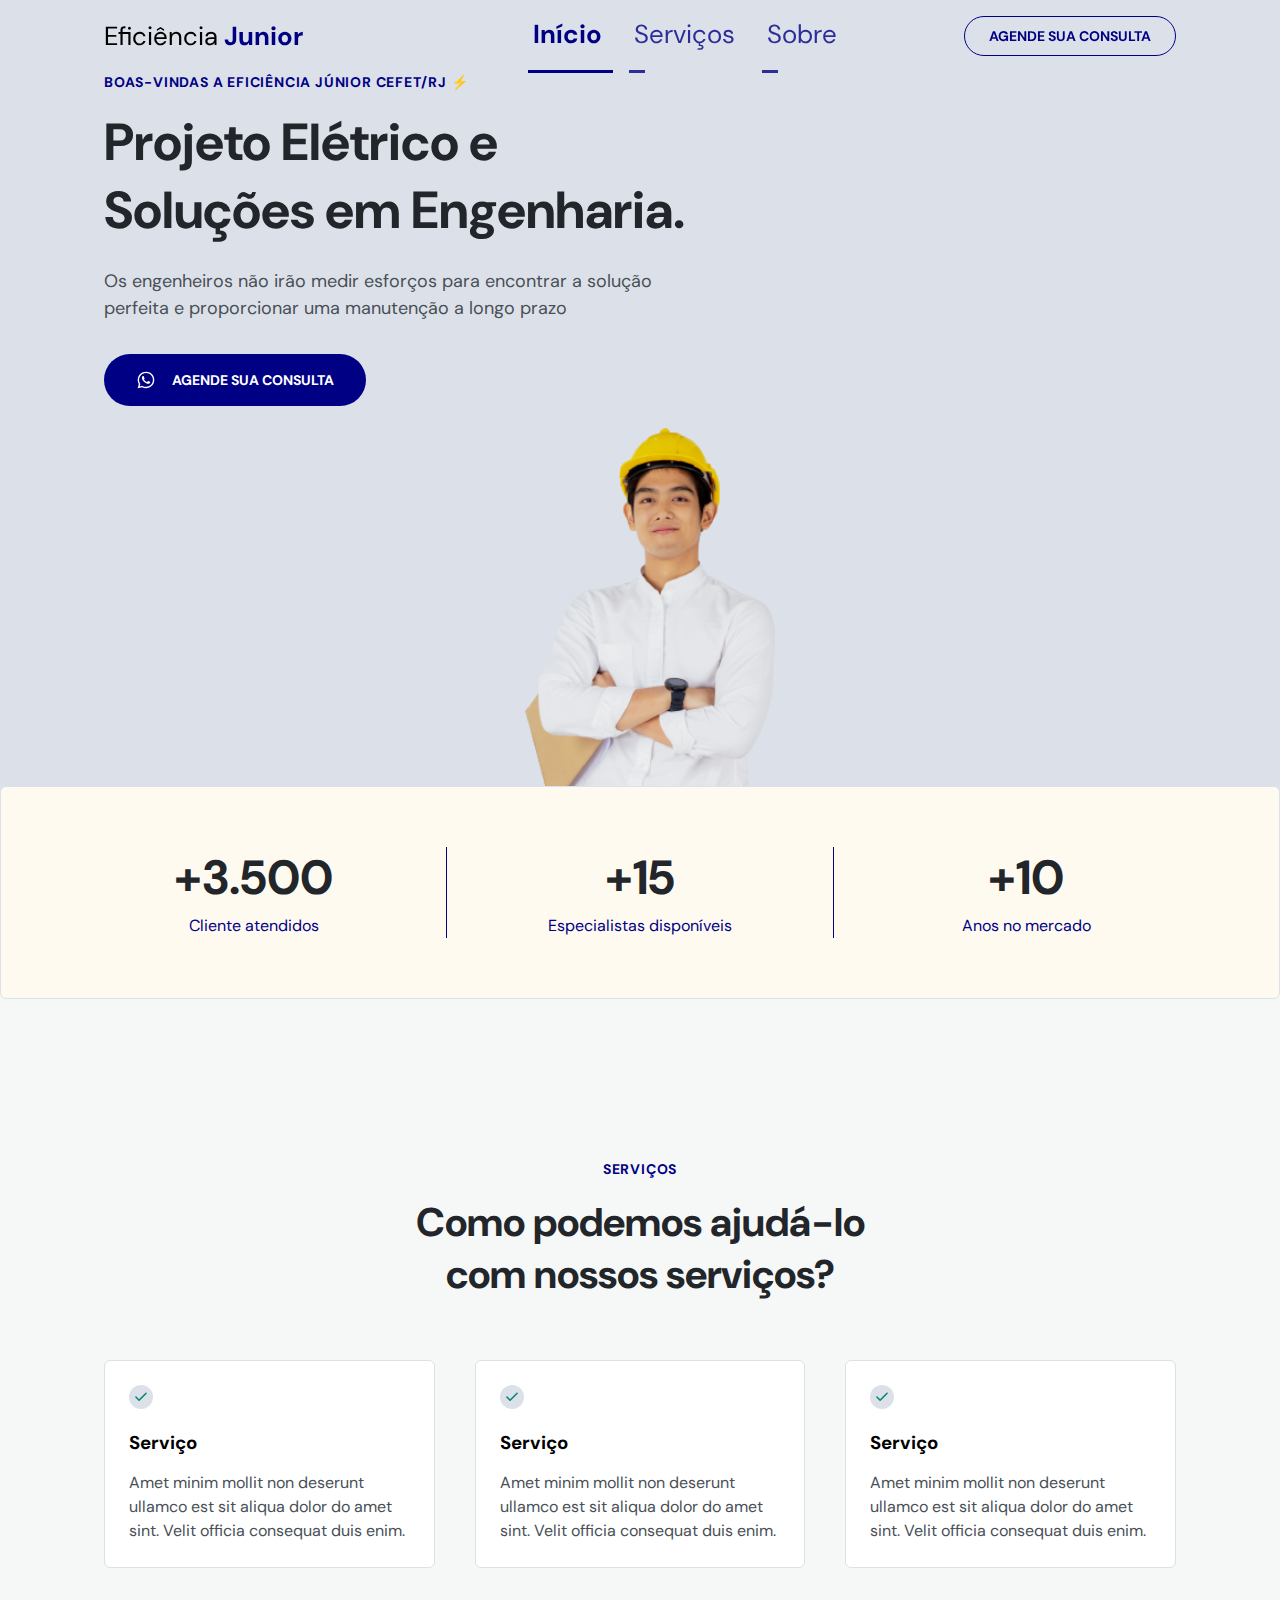
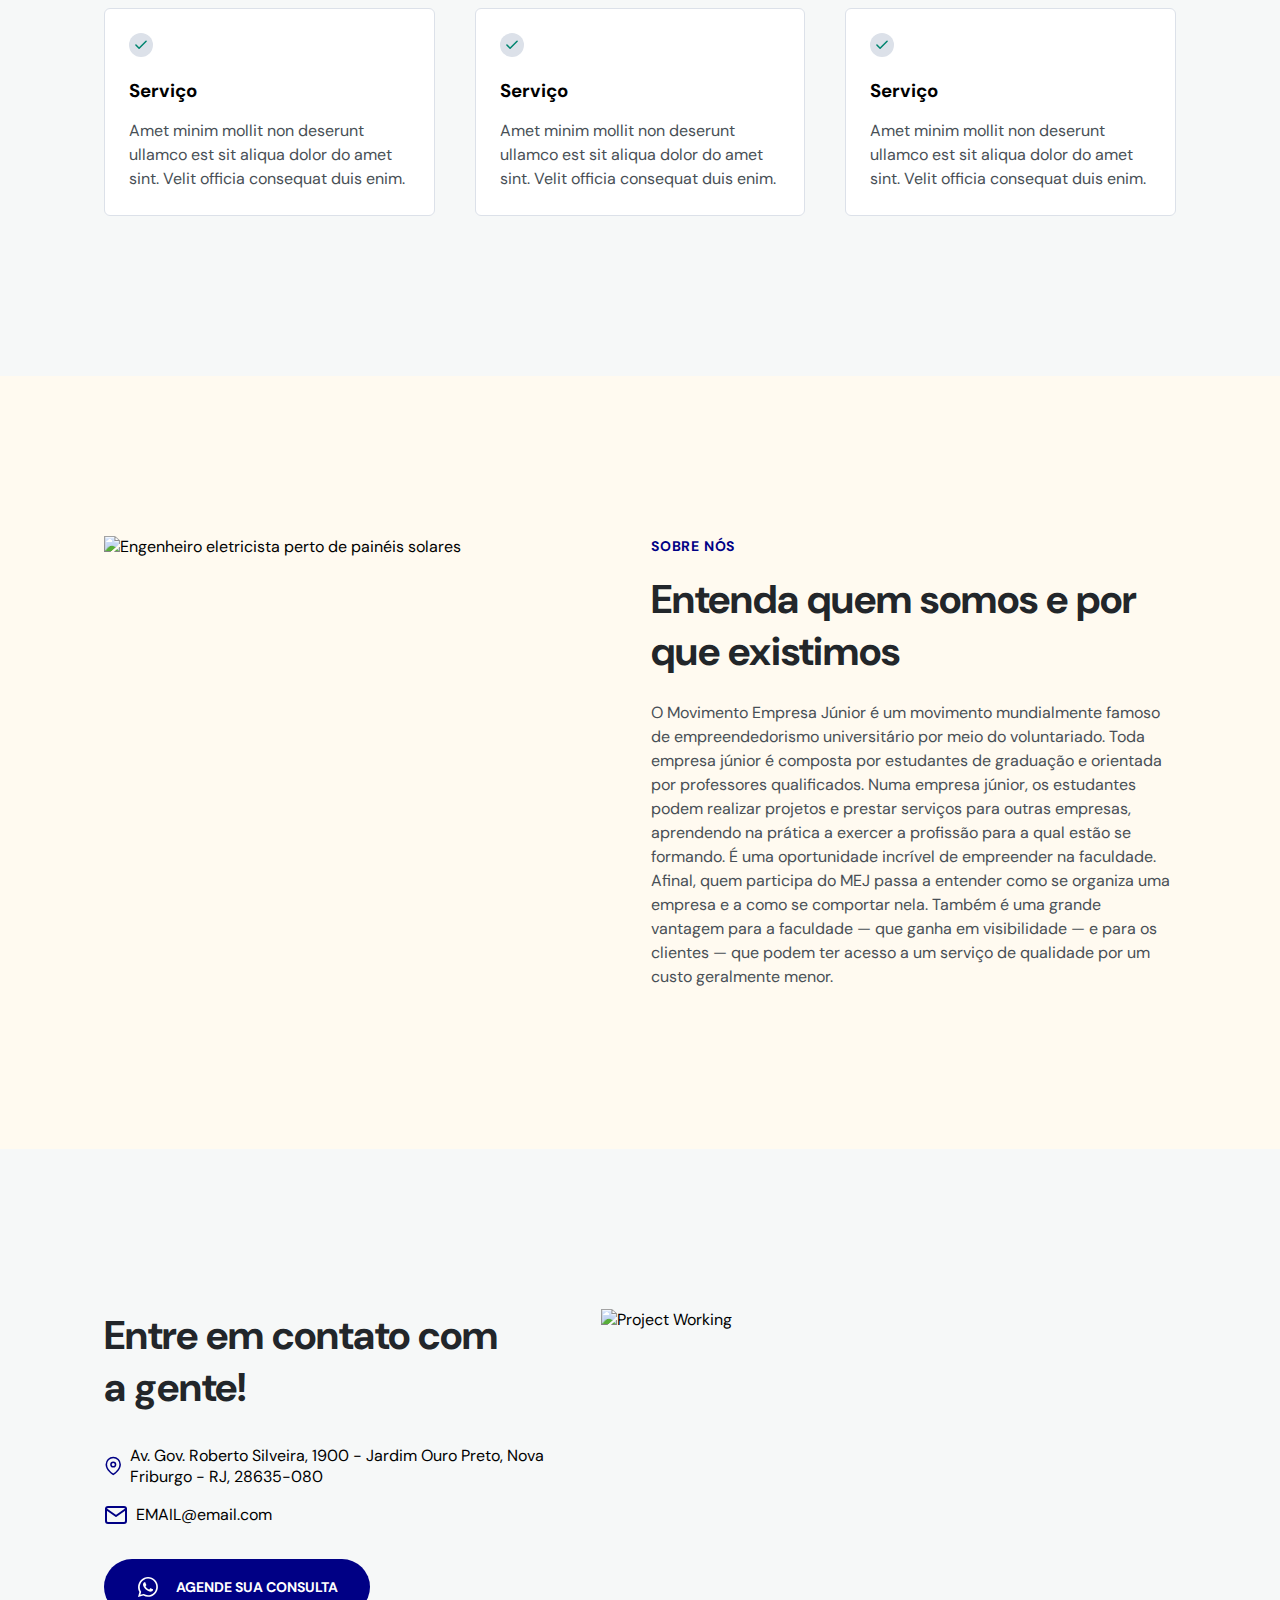
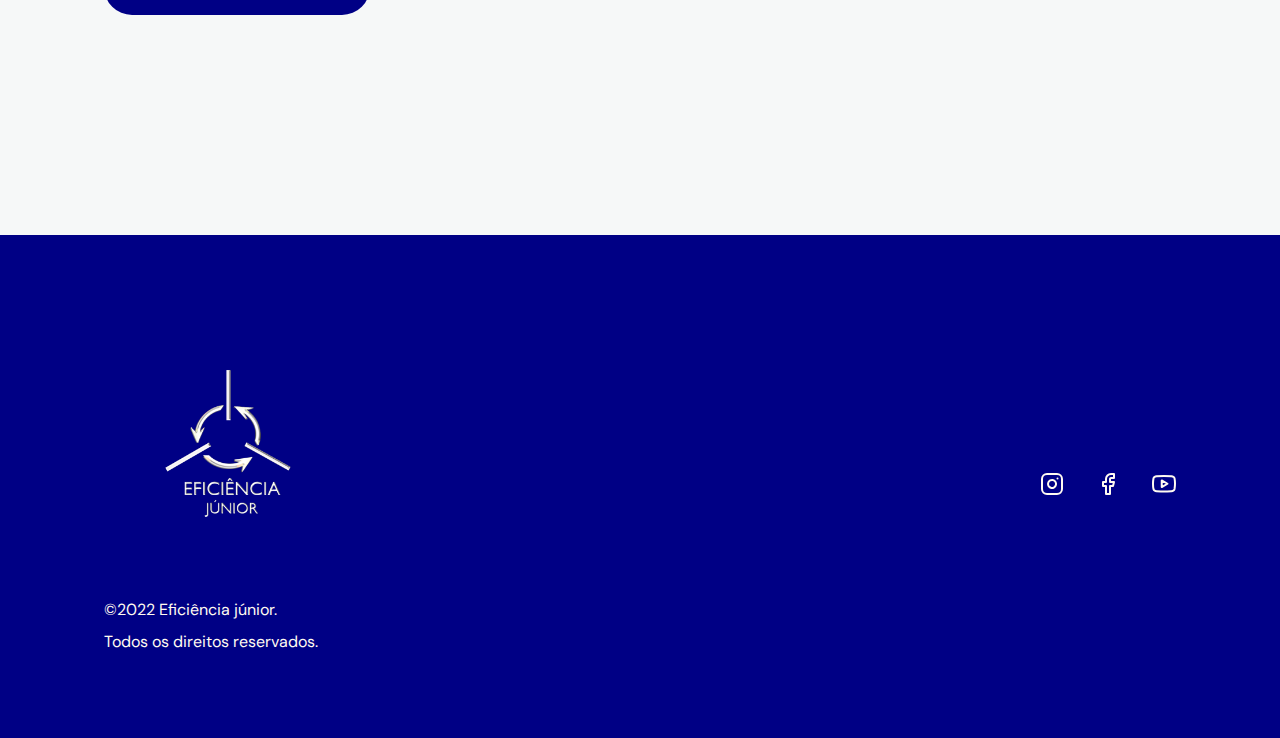
==== commit 25eec9dc: "final" ====
--- a/index.html
+++ b/index.html
@@ -184,7 +184,7 @@
         <div class="wrapper">
             <div class="col-a">
                 <header>
-                    <h4>BOAS-VINDAS A EFICIÊNCIA JUNIOR CEFET/RJ ⚡</h4>
+                    <h4>BOAS-VINDAS A EFICIÊNCIA JÚNIOR CEFET/RJ ⚡</h4>
                     <h1>Projeto Elétrico e Soluções em Engenharia.</h1>
                 </header>
 
